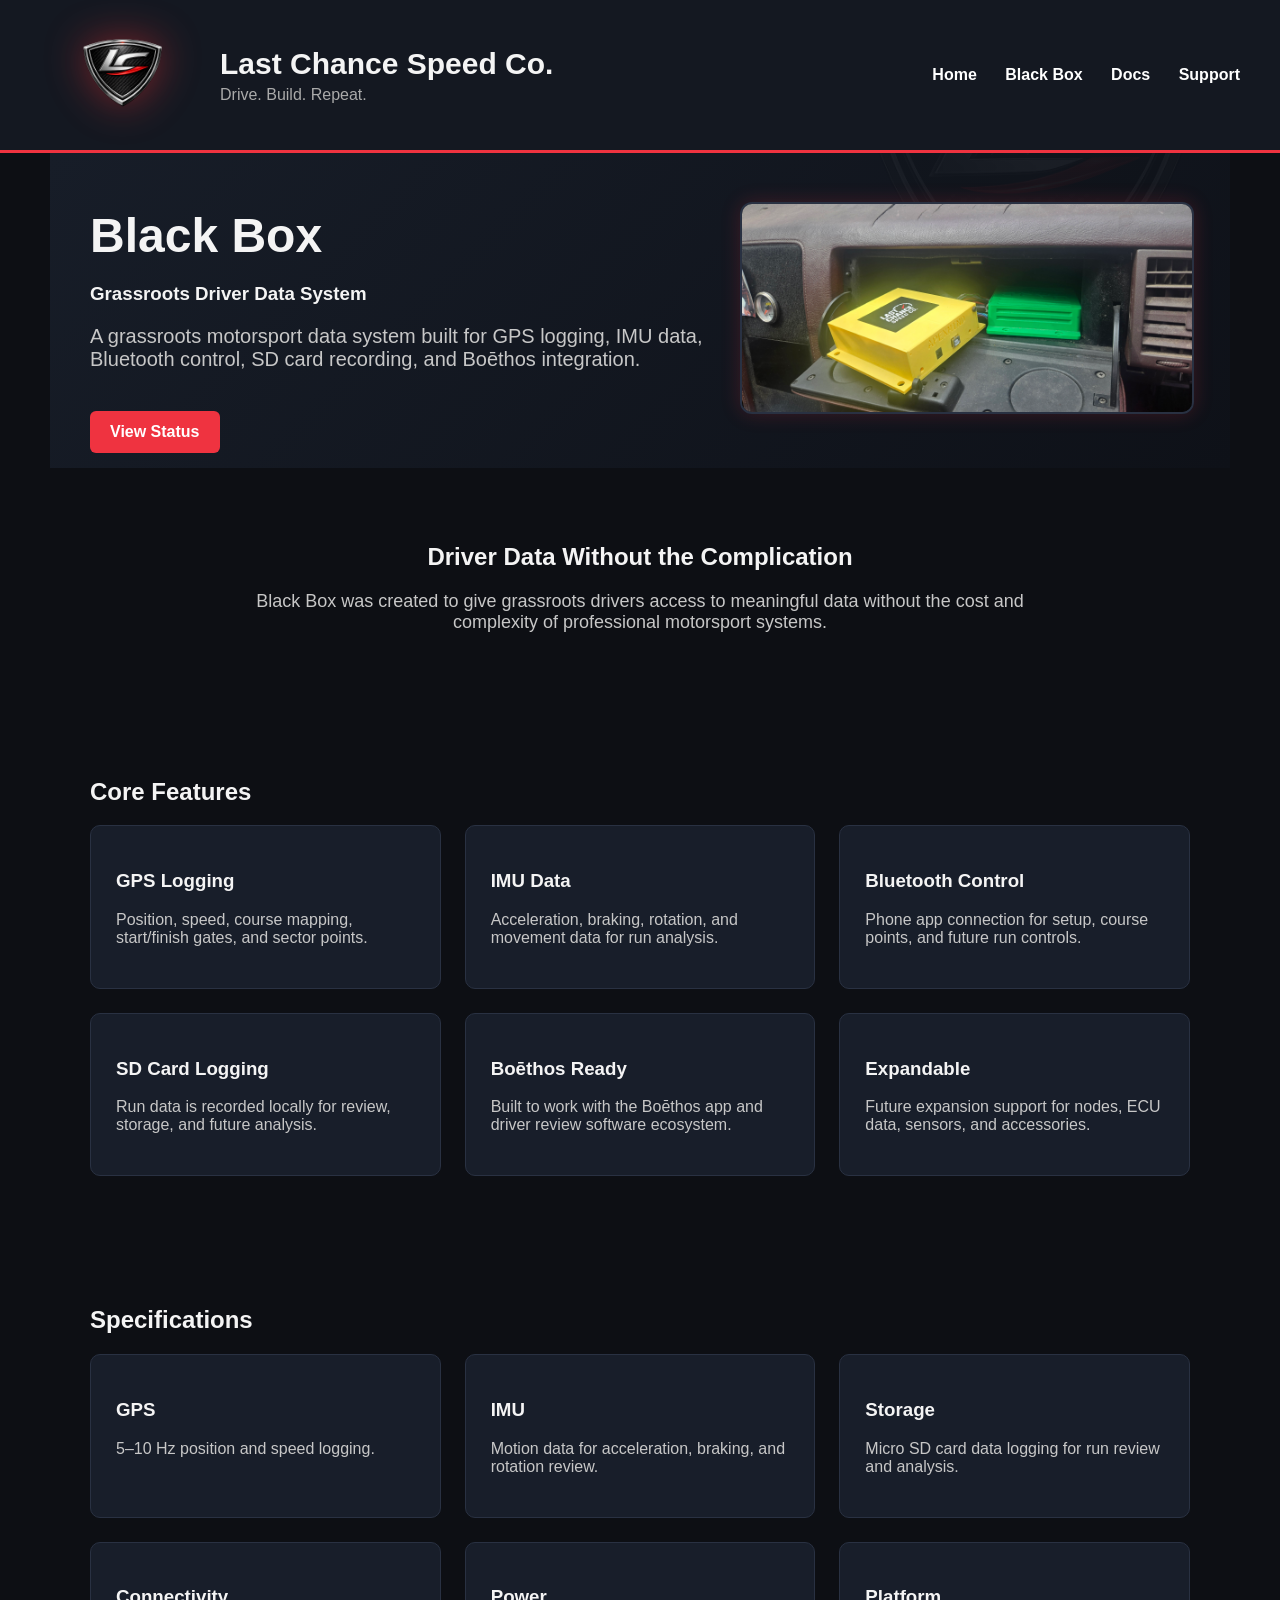
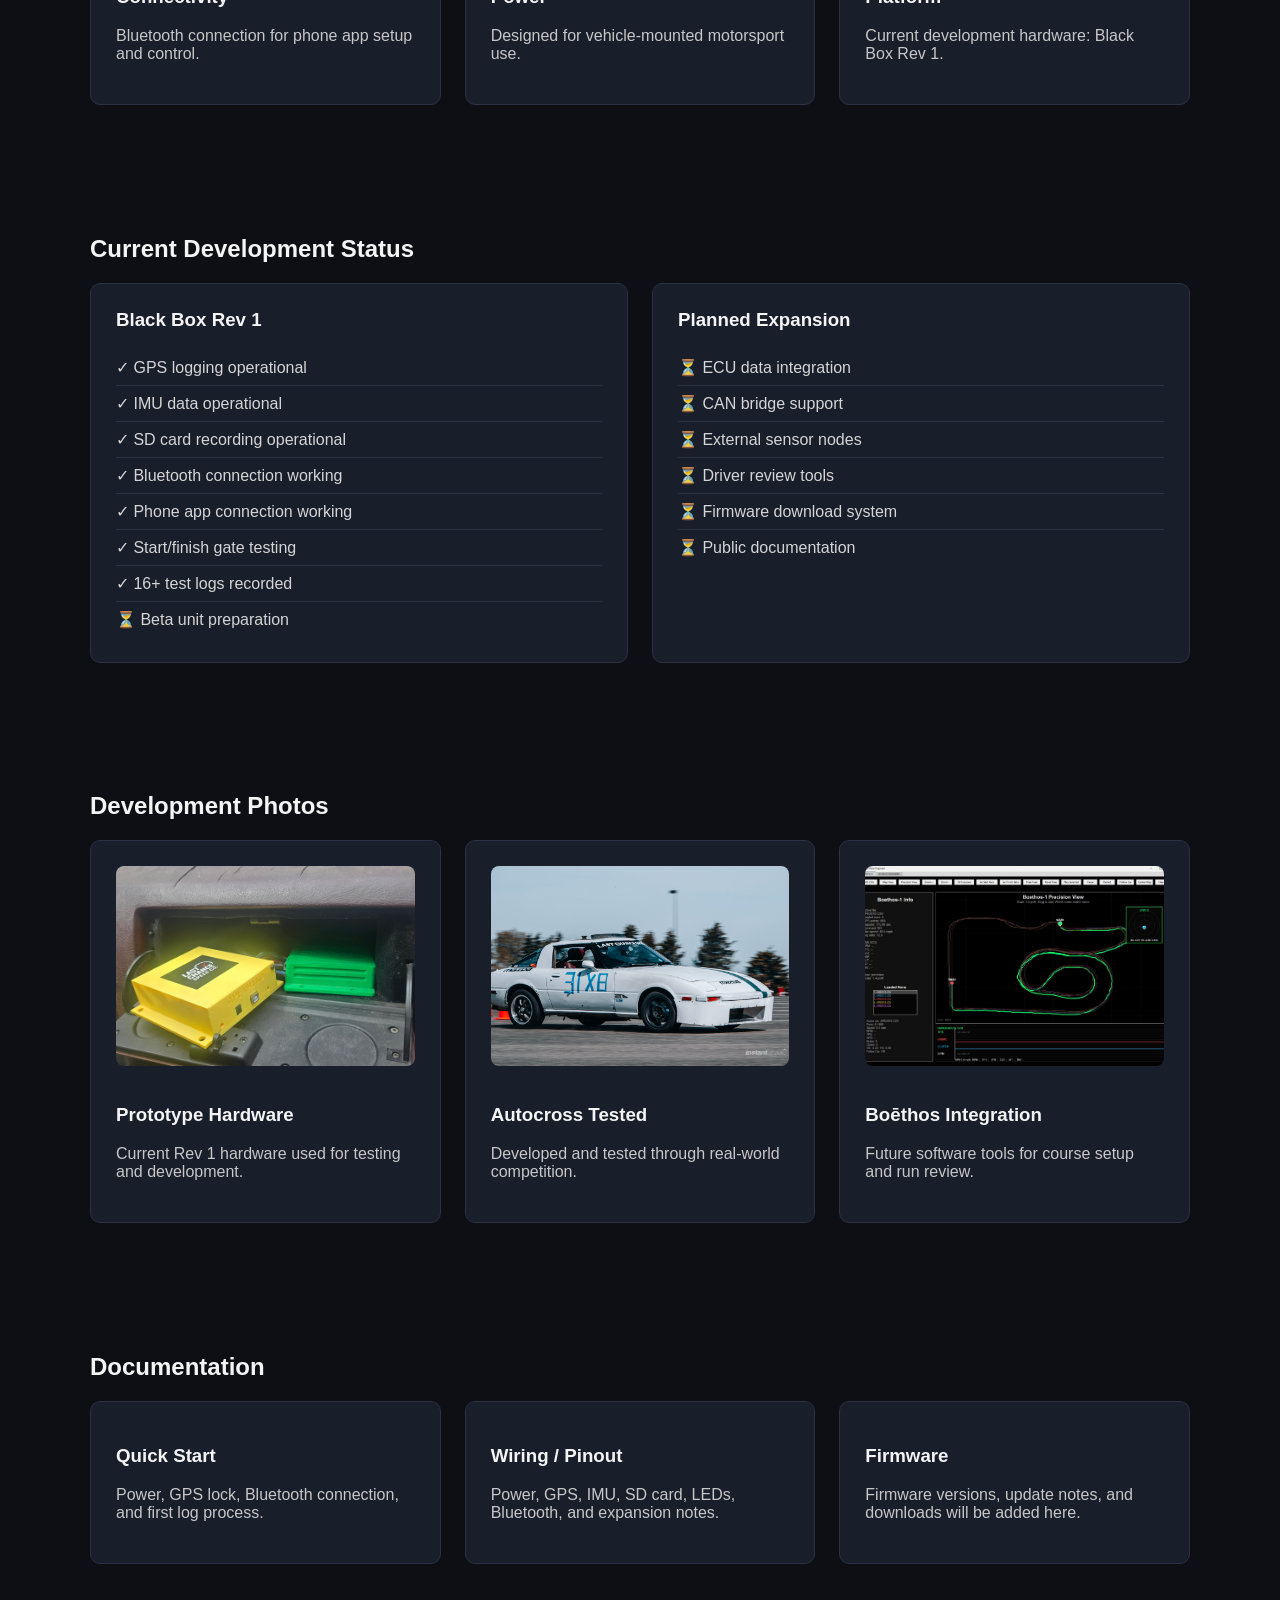
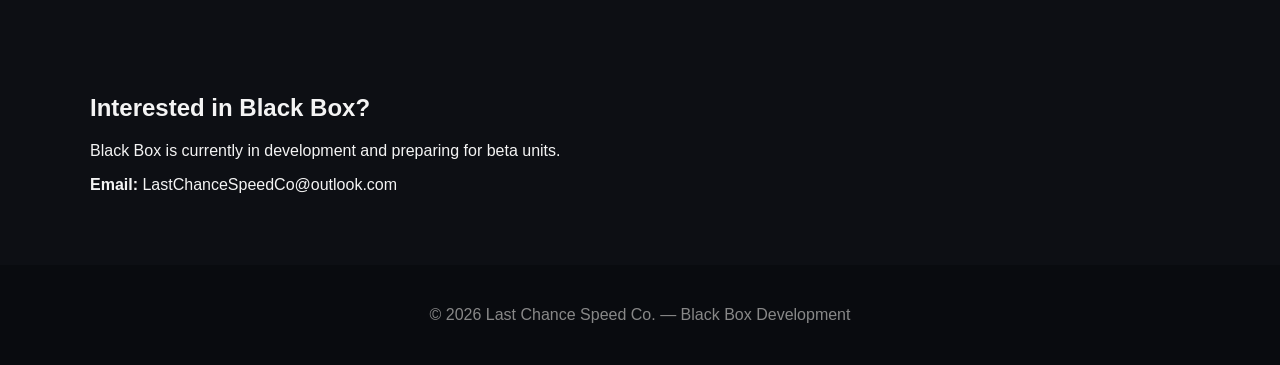
==== blackbox.html @ cd6c6af3 "Add files via upload Initial LCSC website upload" ====
<!DOCTYPE html>
<html lang="en">
<head>
  <meta charset="UTF-8" />
  <meta name="viewport" content="width=device-width, initial-scale=1.0" />
  <title>Black Box | Last Chance Speed Co.</title>
  <link rel="stylesheet" href="style.css" />
</head>

<body>

<header>
 <div class="logo">

    <img src="images/lcsc-logo.png"
         class="header-logo"
         alt="LCSC Logo">

    <div>
        <h1>Last Chance Speed Co.</h1>
        <p>Drive. Build. Repeat.</p>
    </div>

</div>

  <nav>
    <a href="index.html">Home</a>
    <a href="blackbox.html">Black Box</a>
    <a href="index.html#docs">Docs</a>
    <a href="index.html#support">Support</a>
  </nav>
</header>

<section class="hero">
  <div class="hero-text">
    <h2>Black Box</h2>
    <h3>Grassroots Driver Data System</h3>
    <p>
      A grassroots motorsport data system built for GPS logging, IMU data,
      Bluetooth control, SD card recording, and Boēthos integration.
    </p>
    <a class="button" href="#status">View Status</a>
  </div>

  <div class="hero-image">
    <img src="images/blackbox.jpg" alt="Black Box Data Logger">
  </div>
</section>

<section class="about-intro">
  <h2>Driver Data Without the Complication</h2>
  <p>
    Black Box was created to give grassroots drivers access to meaningful data
    without the cost and complexity of professional motorsport systems.
  </p>
</section>

<section>
  <h2>Core Features</h2>

  <div class="cards">
    <div class="card">
      <h3>GPS Logging</h3>
      <p>Position, speed, course mapping, start/finish gates, and sector points.</p>
    </div>

    <div class="card">
      <h3>IMU Data</h3>
      <p>Acceleration, braking, rotation, and movement data for run analysis.</p>
    </div>

    <div class="card">
      <h3>Bluetooth Control</h3>
      <p>Phone app connection for setup, course points, and future run controls.</p>
    </div>

    <div class="card">
      <h3>SD Card Logging</h3>
      <p>Run data is recorded locally for review, storage, and future analysis.</p>
    </div>

    <div class="card">
      <h3>Boēthos Ready</h3>
      <p>Built to work with the Boēthos app and driver review software ecosystem.</p>
    </div>

    <div class="card">
      <h3>Expandable</h3>
      <p>Future expansion support for nodes, ECU data, sensors, and accessories.</p>
    </div>
  </div>
</section>

<section>
  <h2>Specifications</h2>

  <div class="cards">
    <div class="card">
      <h3>GPS</h3>
      <p>5–10 Hz position and speed logging.</p>
    </div>

    <div class="card">
      <h3>IMU</h3>
      <p>Motion data for acceleration, braking, and rotation review.</p>
    </div>

    <div class="card">
      <h3>Storage</h3>
      <p>Micro SD card data logging for run review and analysis.</p>
    </div>

    <div class="card">
      <h3>Connectivity</h3>
      <p>Bluetooth connection for phone app setup and control.</p>
    </div>

    <div class="card">
      <h3>Power</h3>
      <p>Designed for vehicle-mounted motorsport use.</p>
    </div>

    <div class="card">
      <h3>Platform</h3>
      <p>Current development hardware: Black Box Rev 1.</p>
    </div>
  </div>
</section>

<section id="status">
  <h2>Current Development Status</h2>

  <div class="status-grid">
    <div class="status-card">
      <h3>Black Box Rev 1</h3>
      <ul>
        <li>✓ GPS logging operational</li>
        <li>✓ IMU data operational</li>
        <li>✓ SD card recording operational</li>
        <li>✓ Bluetooth connection working</li>
        <li>✓ Phone app connection working</li>
        <li>✓ Start/finish gate testing</li>
        <li>✓ 16+ test logs recorded</li>
        <li>⏳ Beta unit preparation</li>
      </ul>
    </div>

    <div class="status-card">
      <h3>Planned Expansion</h3>
      <ul>
        <li>⏳ ECU data integration</li>
        <li>⏳ CAN bridge support</li>
        <li>⏳ External sensor nodes</li>
        <li>⏳ Driver review tools</li>
        <li>⏳ Firmware download system</li>
        <li>⏳ Public documentation</li>
      </ul>
    </div>
  </div>
</section>

<section>
  <h2>Development Photos</h2>

  <div class="cards">
    <div class="card">
      <img src="images/blackbox.jpg" alt="Black Box prototype">
      <h3>Prototype Hardware</h3>
      <p>Current Rev 1 hardware used for testing and development.</p>
    </div>

    <div class="card">
      <img src="images/rx7_1.png" alt="RX-7 test car">
      <h3>Autocross Tested</h3>
      <p>Developed and tested through real-world competition.</p>
    </div>

    <div class="card">
      <img src="images/boethos.jpg" alt="Boēthos software">
      <h3>Boēthos Integration</h3>
      <p>Future software tools for course setup and run review.</p>
    </div>
  </div>
</section>

<section>
  <h2>Documentation</h2>

  <div class="cards">
    <div class="card">
      <h3>Quick Start</h3>
      <p>Power, GPS lock, Bluetooth connection, and first log process.</p>
    </div>

    <div class="card">
      <h3>Wiring / Pinout</h3>
      <p>Power, GPS, IMU, SD card, LEDs, Bluetooth, and expansion notes.</p>
    </div>

    <div class="card">
      <h3>Firmware</h3>
      <p>Firmware versions, update notes, and downloads will be added here.</p>
    </div>
  </div>
</section>

<section id="support">
  <h2>Interested in Black Box?</h2>
  <p>Black Box is currently in development and preparing for beta units.</p>
  <p><strong>Email:</strong> LastChanceSpeedCo@outlook.com</p>
</section>

<footer>
  <p>© 2026 Last Chance Speed Co. — Black Box Development</p>
</footer>

</body>
</html>
---- style.css ----
body {
  margin: 0;
  font-family: Arial, sans-serif;
  background: #0d0f14;
  color: #f4f4f4;
}

header {
  display: flex;
  justify-content: space-between;
  align-items: center;
  background: #141821;
  padding: 20px 40px;
  border-bottom: 3px solid #ef3340;
}

.logo {
  display: flex;
  align-items: center;
  gap: 15px;
}

.header-logo {
    height: 110px;
    width: auto;

    filter:
        drop-shadow(0 0 20px rgba(255,50,50,.45));

    transition: transform .3s ease;
}

.header-logo:hover {
    transform: scale(1.05);
}

}

.header-logo:hover {
    transform: scale(1.05);
}
.logo h1 {
  margin: 0;
  font-size: 30px;
}

.logo p {
  margin: 5px 0 0;
  color: #aaa;
}

nav a {
  color: white;
  text-decoration: none;
  margin-left: 24px;
  font-weight: bold;
}

nav a:hover {
  color: #ef3340;
}

.hero {
  position: relative;
  overflow: hidden;
  display: flex;
  justify-content: space-between;
  align-items: center;
  padding: 15px 40px;
  background: linear-gradient(135deg, #171d28, #0e1118);
}

.hero::before {
  content: "";
  position: absolute;
  width: 700px;
  height: 700px;
  right: -150px;
  top: 50%;
  transform: translateY(-50%);
  background-image: url("images/lcsc-logo.png");
  background-size: contain;
  background-repeat: no-repeat;
  opacity: .04;
  pointer-events: none;
  z-index: 0;
}

.hero-text,
.hero-image {
  position: relative;
  z-index: 1;
}

.hero-text {
  max-width: 650px;
}

.hero h2 {
  font-size: 48px;
  margin-bottom: 20px;
}

.hero p {
  font-size: 20px;
  color: #c7c7c7;
}

.hero-image {
  width: 500px;
}

.hero-image img {
  width: 100%;
  border-radius: 12px;
  border: 2px solid #293142;
  box-shadow: 0 0 20px rgba(239,51,64,.2);
}

.hero-box {
  background: #181e2a;
  border: 1px solid #303849;
  border-radius: 14px;
  padding: 35px;
  width: 300px;
  box-shadow: 0 0 30px rgba(239, 51, 64, 0.15);
}

.button {
  display: inline-block;
  margin-top: 20px;
  background: #ef3340;
  color: white;
  padding: 12px 20px;
  border-radius: 6px;
  text-decoration: none;
  font-weight: bold;
}

.button:hover {
  background: #ff4a55;
}

section {
  max-width: 1100px;
  margin: auto;
  padding: 55px 40px;
}

.about,
.about-intro,
.about-founder {
  text-align: center;
}

.about p,
.about-intro p,
.about-founder p {
  max-width: 850px;
  margin: 15px auto;
  color: #c7c7c7;
  font-size: 18px;
}

.about-founder {
  background: #111722;
  border-radius: 12px;
}

.image-placeholder {
  height: 220px;
  border: 2px dashed #ef3340;
  border-radius: 14px;
  display: flex;
  align-items: center;
  justify-content: center;
  color: #aaa;
  background: #111722;
  text-align: center;
  padding: 20px;
}

.cards {
  display: grid;
  grid-template-columns: repeat(auto-fit, minmax(260px, 1fr));
  gap: 24px;
}

.card {
  background: #181e2a;
  padding: 25px;
  border-radius: 10px;
  border: 1px solid #293142;
}

.card.featured {
  border-color: #ef3340;
}

.card span {
  display: inline-block;
  font-size: 12px;
  color: #ddd;
  background: #303849;
  padding: 5px 8px;
  border-radius: 4px;
}

.card p,
.dev-log p {
  color: #c7c7c7;
}

.card img {
  width: 100%;
  height: 200px;
  object-fit: cover;
  border-radius: 8px;
  margin-bottom: 15px;
}

.dev-log {
  background: #181e2a;
  padding: 25px;
  margin-bottom: 20px;
  border-left: 4px solid #ef3340;
  border-radius: 8px;
}

.status-grid {
  display: grid;
  grid-template-columns: repeat(auto-fit, minmax(300px, 1fr));
  gap: 24px;
}

.status-card {
  background: #181e2a;
  padding: 25px;
  border-radius: 10px;
  border: 1px solid #293142;
}

.status-card h3 {
  margin-top: 0;
}

.status-card ul {
  list-style: none;
  padding: 0;
  margin: 0;
}

.status-card li {
  padding: 8px 0;
  color: #d5d5d5;
  border-bottom: 1px solid #293142;
}

.status-card li:last-child {
  border-bottom: none;
}

.video-container {
  border-radius: 12px;
  overflow: hidden;
  border: 1px solid #293142;
  box-shadow: 0 0 25px rgba(0,0,0,.35);
}

footer {
  text-align: center;
  background: #090b0f;
  color: #888;
  padding: 25px;
}

.footer-logo {
  height: 90px;
  width: auto;
  margin-bottom: 15px;
}

/* =========================
   BOETHOS SPLASH SCREEN
   ========================= */

#splash-screen {
  position: fixed;
  inset: 0;
  background:
    radial-gradient(circle at center, rgba(130,255,0,.12), transparent 35%),
    radial-gradient(circle at center, rgba(130,255,0,.08), transparent 60%),
    #020402;
  display: flex;
  align-items: center;
  justify-content: center;
  z-index: 9999;
  opacity: 1;
  transition:
    opacity 2.5s ease-in-out,
    visibility 2.5s ease-in-out;
}

.splash-content {
  text-align: center;
}

.splash-content img {
  width: 1200px;
  max-width: 88vw;
  border-radius: 30px;
  filter:
    drop-shadow(0 0 25px rgba(130,255,0,.40))
    drop-shadow(0 0 80px rgba(130,255,0,.25))
    drop-shadow(0 0 140px rgba(130,255,0,.15));
  animation: boethosReveal 2.5s ease-in-out;
}

.splash-content h1,
.splash-content p {
  display: none;
}

.hide-splash {
  opacity: 0;
  visibility: hidden;
}

@keyframes boethosReveal {
  0% {
    opacity: 0;
    transform: scale(.82);
    filter:
      blur(10px)
      drop-shadow(0 0 10px rgba(130,255,0,.15));
  }

  45% {
    opacity: .8;
    transform: scale(.96);
    filter:
      blur(2px)
      drop-shadow(0 0 35px rgba(130,255,0,.35));
  }

  75% {
    opacity: 1;
    transform: scale(1.04);
    filter:
      blur(0)
      drop-shadow(0 0 65px rgba(130,255,0,.60))
      drop-shadow(0 0 130px rgba(130,255,0,.30));
  }

  100% {
    opacity: 1;
    transform: scale(1);
    filter:
      blur(0)
      drop-shadow(0 0 35px rgba(130,255,0,.45))
      drop-shadow(0 0 90px rgba(130,255,0,.25));
  }
}

/* ===========================
   BOETHOS TRANSITION
   =========================== */

body::after {
  content: "";
  position: fixed;
  inset: 0;
  background:
    radial-gradient(
      circle,
      rgba(140,255,0,.35),
      rgba(140,255,0,.10),
      transparent 70%
    );
  opacity: 0;
  pointer-events: none;
  transition: opacity .8s ease;
  z-index: 9998;
}

body.boethos-transition::after {
  opacity: 1;
}

body.boethos-transition {
  animation: boethosFlash .9s ease;
}

@keyframes boethosFlash {
  0% {
    filter: brightness(1);
  }

  40% {
    filter:
      brightness(1.25)
      saturate(1.4);
  }

  100% {
    filter: brightness(1);
  }
}

/* ===========================
   BOETHOS PAGE STYLE
   =========================== */

.boethos-page .hero {
  background: linear-gradient(135deg, #111a11, #081108);
}

.boethos-page .button {
  background: #74ff4d;
  color: #000;
}

.boethos-page .button:hover {
  background: #95ff79;
}
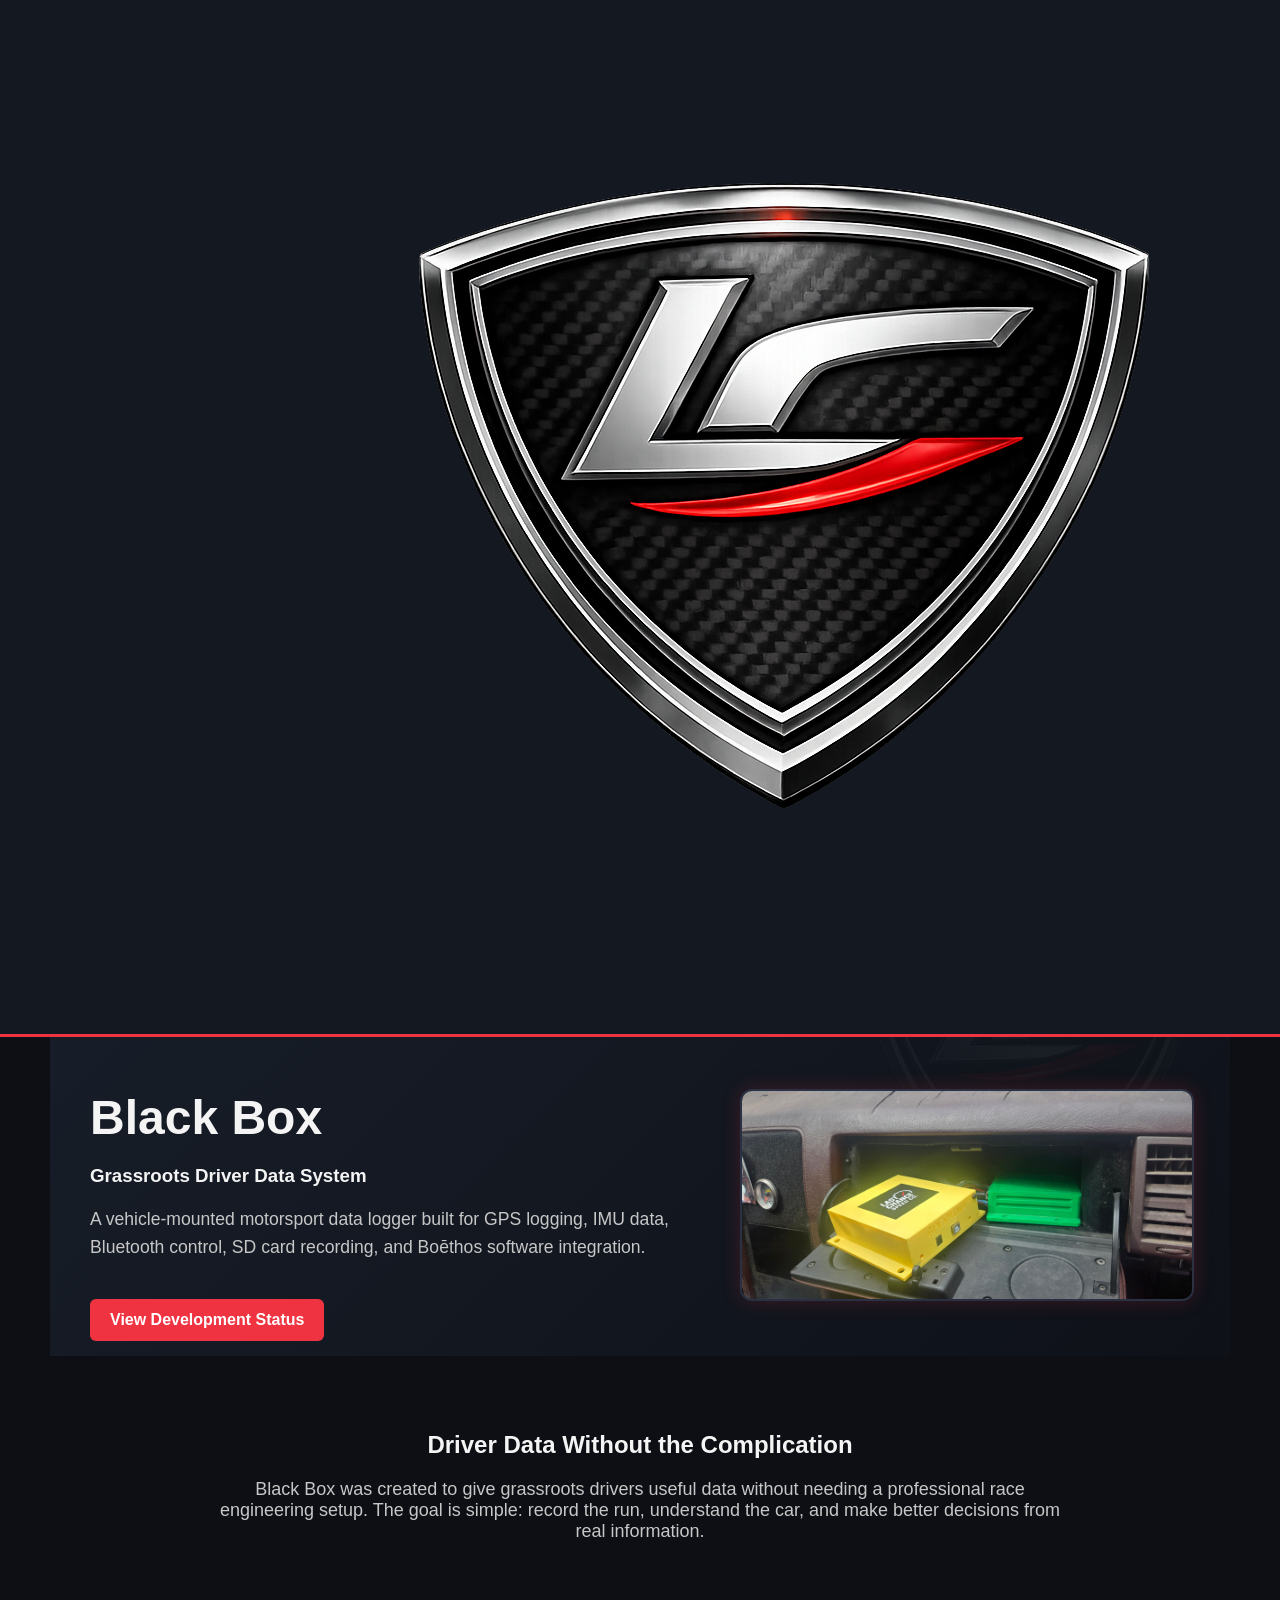
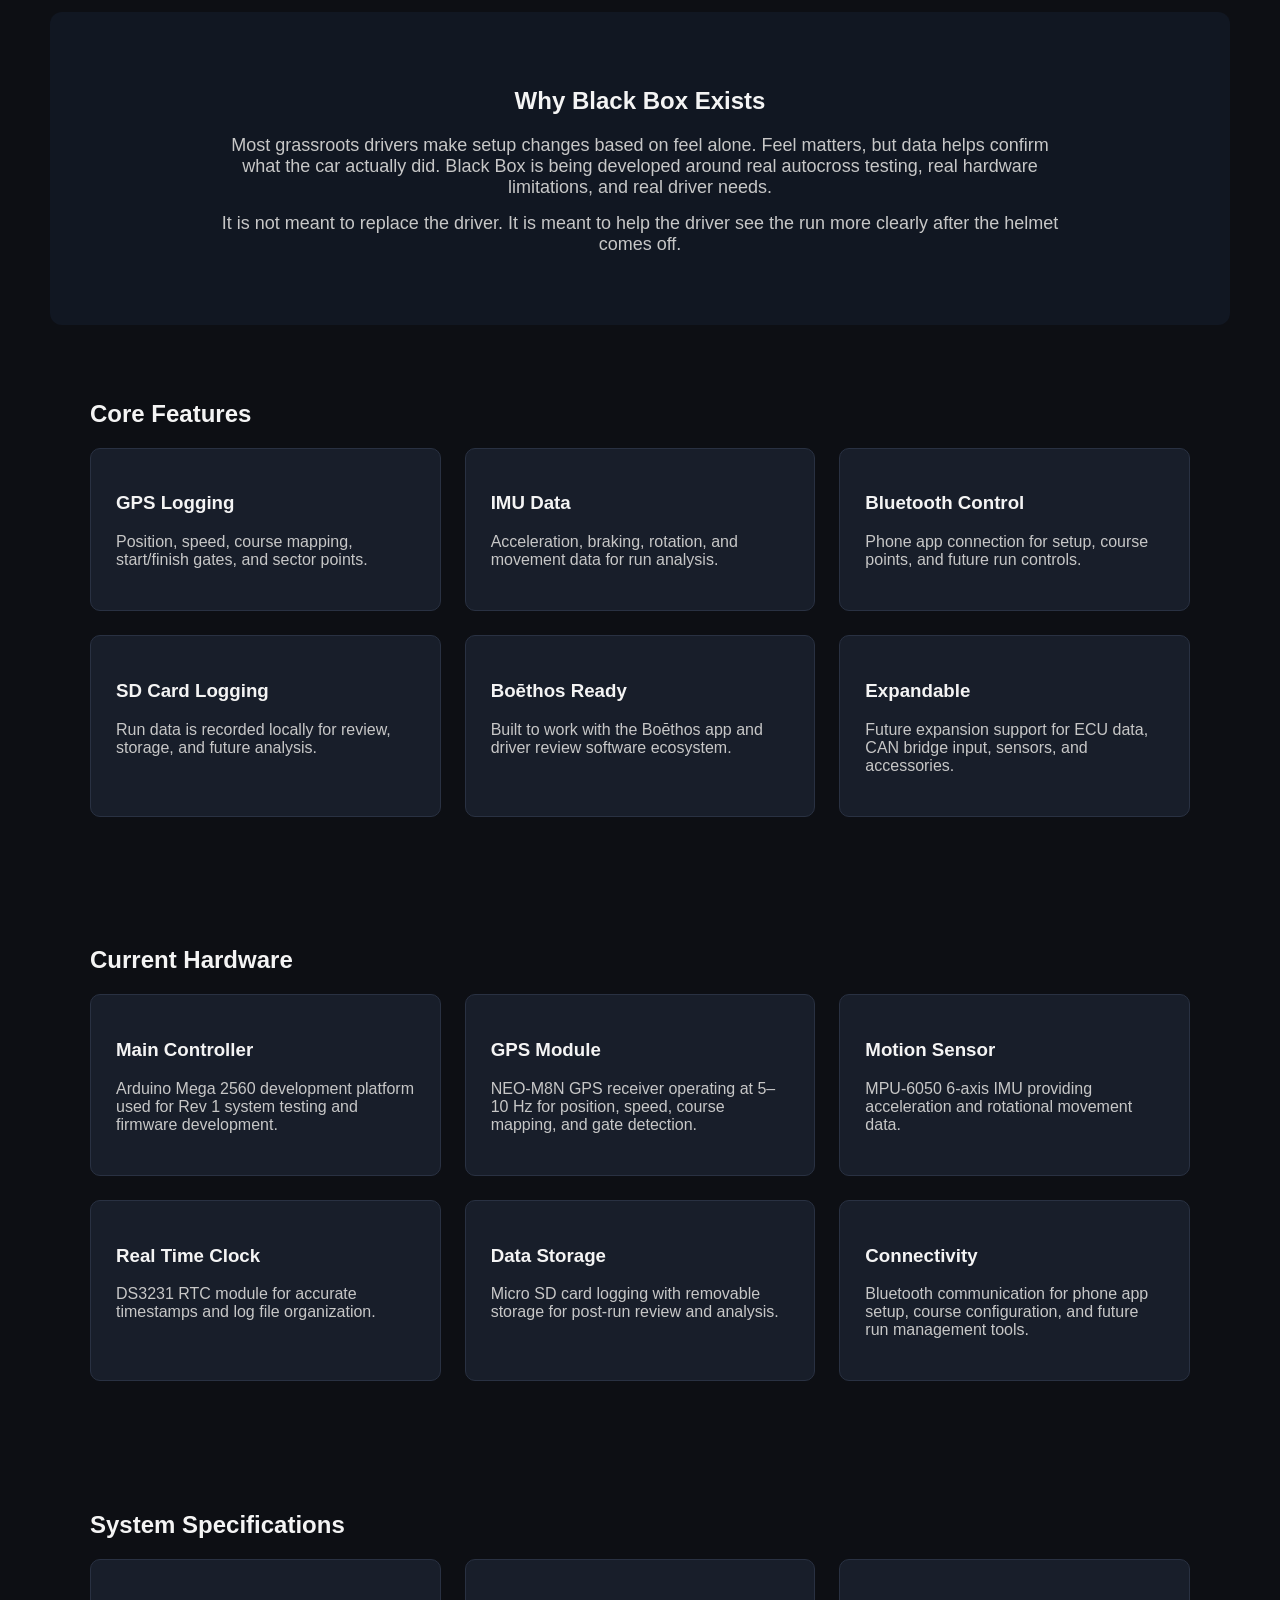
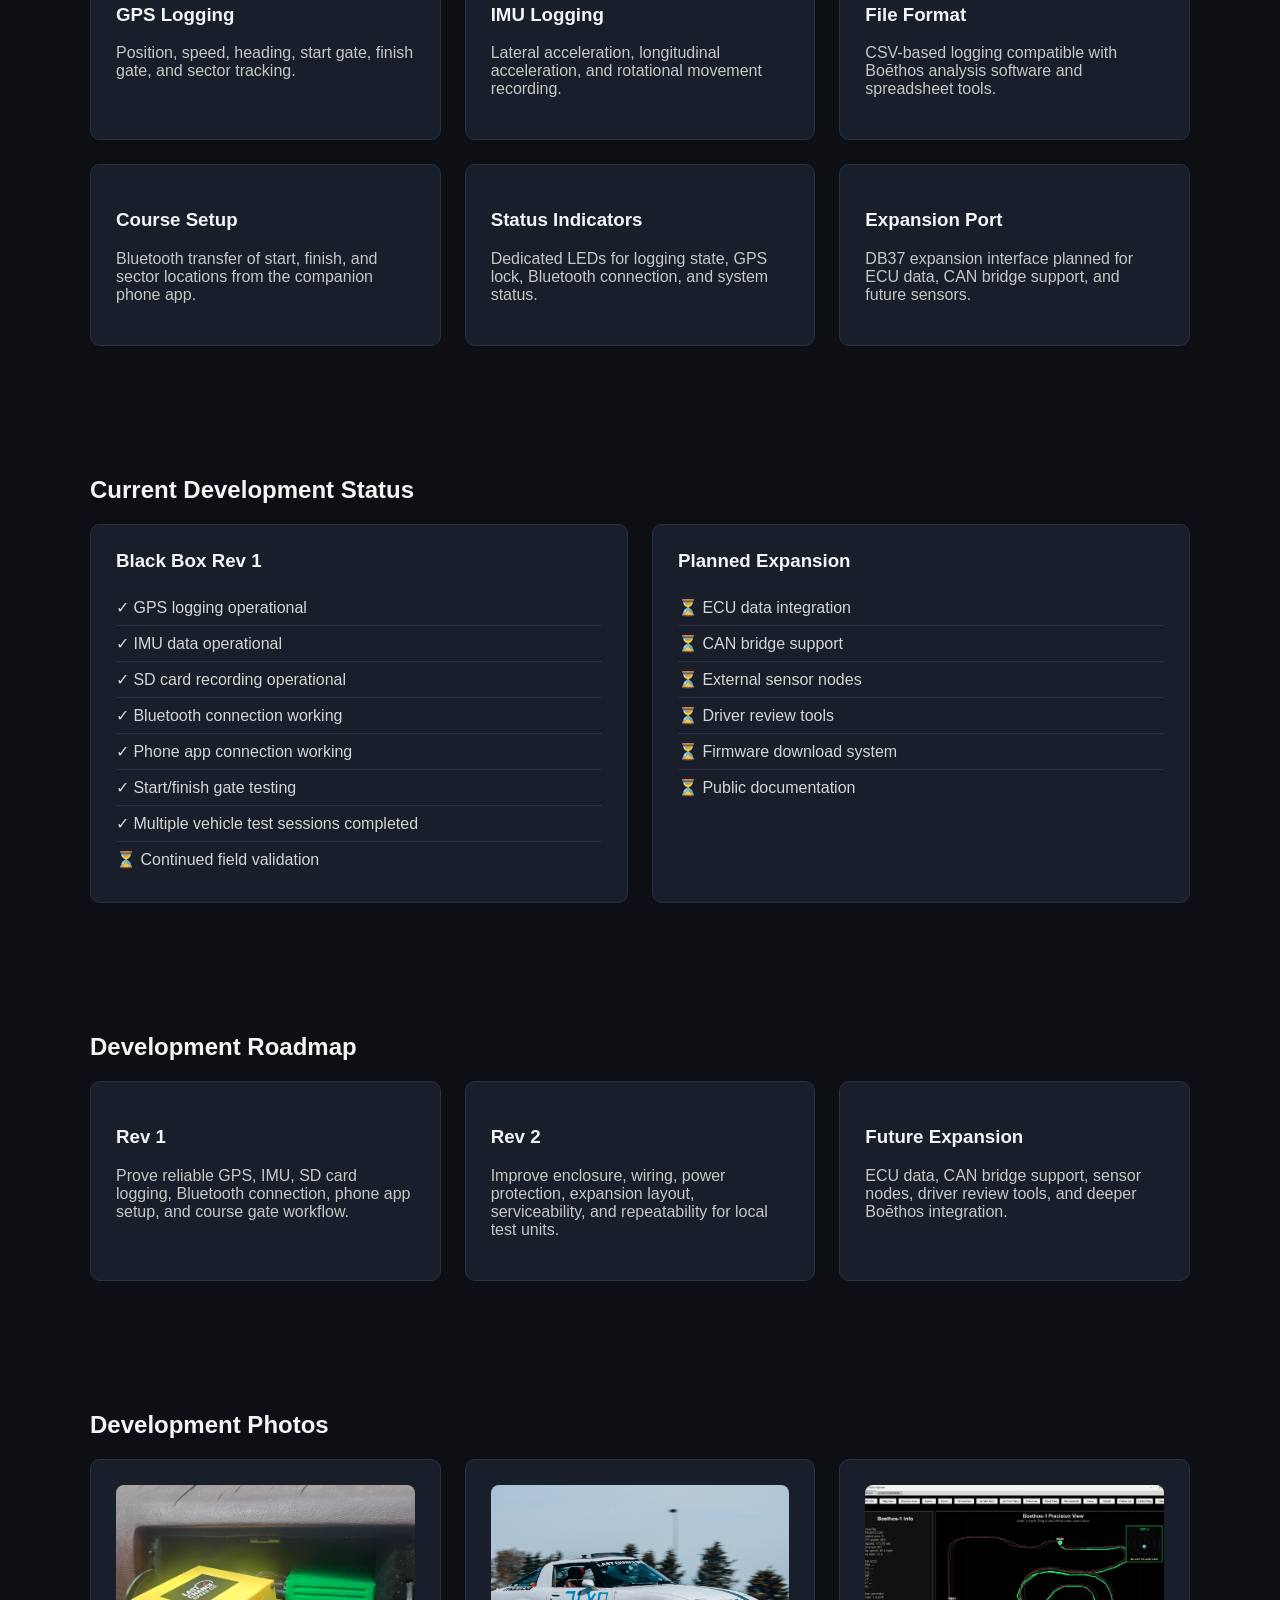
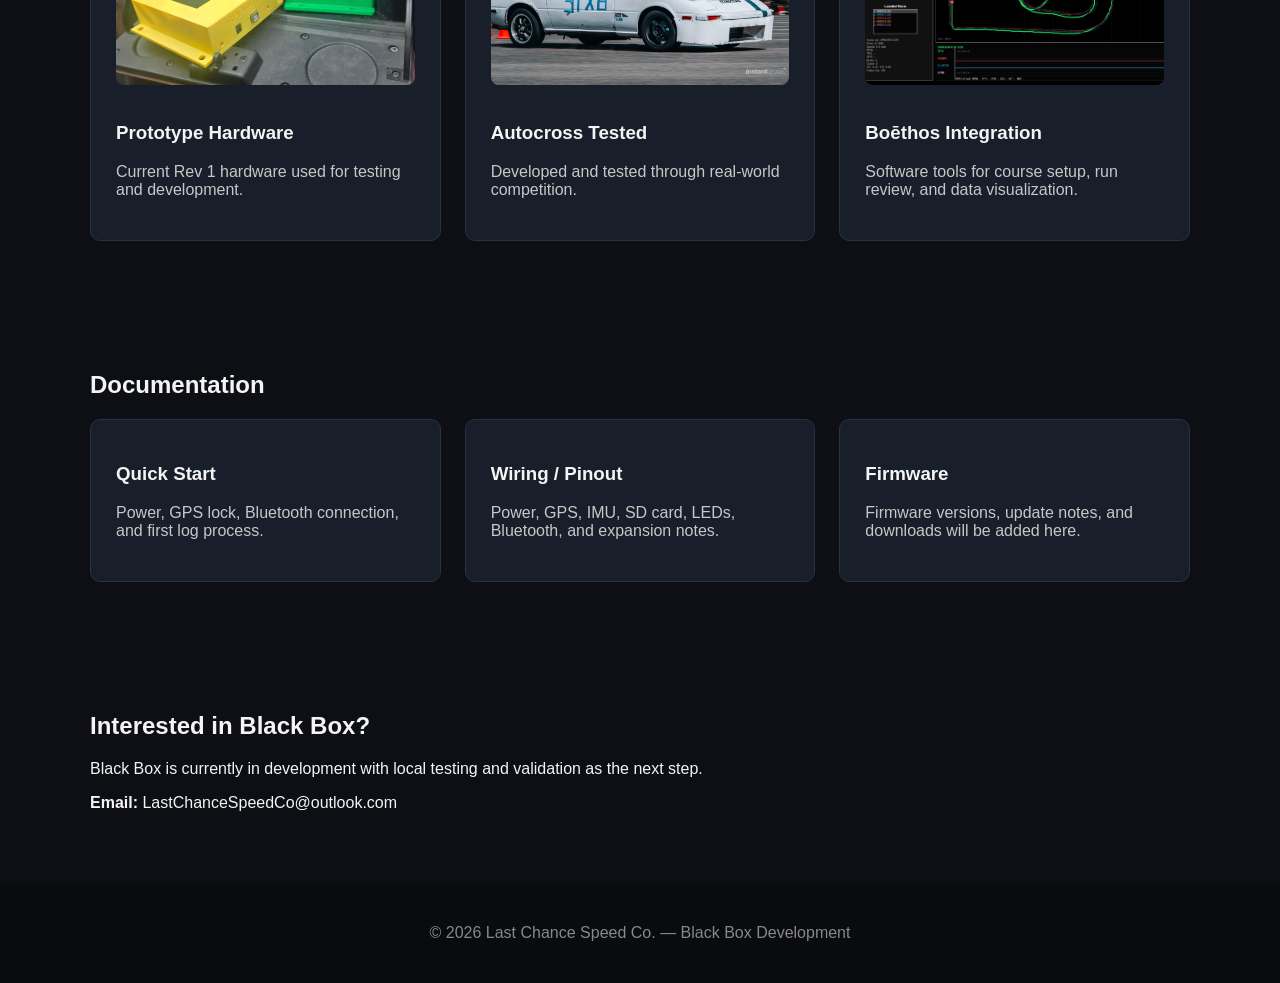
==== commit 561c3f14: "Update blackbox.html" ====
--- a/blackbox.html
+++ b/blackbox.html
@@ -10,22 +10,19 @@
 <body>
 
 <header>
- <div class="logo">
-
-    <img src="images/lcsc-logo.png"
-         class="header-logo"
-         alt="LCSC Logo">
+  <div class="logo">
+    <img src="images/lcsc-logo.png" class="header-logo" alt="LCSC Logo">
 
     <div>
-        <h1>Last Chance Speed Co.</h1>
-        <p>Drive. Build. Repeat.</p>
-    </div>
-
-</div>
+      <h1>Last Chance Speed Co.</h1>
+      <p>Drive. Build. Repeat.</p>
+    </div>
+  </div>
 
   <nav>
     <a href="index.html">Home</a>
     <a href="blackbox.html">Black Box</a>
+    <a href="boethos.html">Boēthos</a>
     <a href="index.html#docs">Docs</a>
     <a href="index.html#support">Support</a>
   </nav>
@@ -36,10 +33,10 @@
     <h2>Black Box</h2>
     <h3>Grassroots Driver Data System</h3>
     <p>
-      A grassroots motorsport data system built for GPS logging, IMU data,
-      Bluetooth control, SD card recording, and Boēthos integration.
+      A vehicle-mounted motorsport data logger built for GPS logging, IMU data,
+      Bluetooth control, SD card recording, and Boēthos software integration.
     </p>
-    <a class="button" href="#status">View Status</a>
+    <a class="button" href="#status">View Development Status</a>
   </div>
 
   <div class="hero-image">
@@ -50,8 +47,23 @@
 <section class="about-intro">
   <h2>Driver Data Without the Complication</h2>
   <p>
-    Black Box was created to give grassroots drivers access to meaningful data
-    without the cost and complexity of professional motorsport systems.
+    Black Box was created to give grassroots drivers useful data without needing
+    a professional race engineering setup. The goal is simple: record the run,
+    understand the car, and make better decisions from real information.
+  </p>
+</section>
+
+<section class="about-founder">
+  <h2>Why Black Box Exists</h2>
+  <p>
+    Most grassroots drivers make setup changes based on feel alone. Feel matters,
+    but data helps confirm what the car actually did. Black Box is being developed
+    around real autocross testing, real hardware limitations, and real driver needs.
+  </p>
+
+  <p>
+    It is not meant to replace the driver. It is meant to help the driver see the run
+    more clearly after the helmet comes off.
   </p>
 </section>
 
@@ -86,43 +98,103 @@
 
     <div class="card">
       <h3>Expandable</h3>
-      <p>Future expansion support for nodes, ECU data, sensors, and accessories.</p>
-    </div>
-  </div>
-</section>
-
-<section>
-  <h2>Specifications</h2>
-
-  <div class="cards">
-    <div class="card">
-      <h3>GPS</h3>
-      <p>5–10 Hz position and speed logging.</p>
-    </div>
-
-    <div class="card">
-      <h3>IMU</h3>
-      <p>Motion data for acceleration, braking, and rotation review.</p>
-    </div>
-
-    <div class="card">
-      <h3>Storage</h3>
-      <p>Micro SD card data logging for run review and analysis.</p>
+      <p>Future expansion support for ECU data, CAN bridge input, sensors, and accessories.</p>
+    </div>
+  </div>
+</section>
+
+<section>
+  <h2>Current Hardware</h2>
+
+  <div class="cards">
+    <div class="card">
+      <h3>Main Controller</h3>
+      <p>
+        Arduino Mega 2560 development platform used for Rev 1 system testing and firmware development.
+      </p>
+    </div>
+
+    <div class="card">
+      <h3>GPS Module</h3>
+      <p>
+        NEO-M8N GPS receiver operating at 5–10 Hz for position, speed, course mapping, and gate detection.
+      </p>
+    </div>
+
+    <div class="card">
+      <h3>Motion Sensor</h3>
+      <p>
+        MPU-6050 6-axis IMU providing acceleration and rotational movement data.
+      </p>
+    </div>
+
+    <div class="card">
+      <h3>Real Time Clock</h3>
+      <p>
+        DS3231 RTC module for accurate timestamps and log file organization.
+      </p>
+    </div>
+
+    <div class="card">
+      <h3>Data Storage</h3>
+      <p>
+        Micro SD card logging with removable storage for post-run review and analysis.
+      </p>
     </div>
 
     <div class="card">
       <h3>Connectivity</h3>
-      <p>Bluetooth connection for phone app setup and control.</p>
-    </div>
-
-    <div class="card">
-      <h3>Power</h3>
-      <p>Designed for vehicle-mounted motorsport use.</p>
-    </div>
-
-    <div class="card">
-      <h3>Platform</h3>
-      <p>Current development hardware: Black Box Rev 1.</p>
+      <p>
+        Bluetooth communication for phone app setup, course configuration, and future run management tools.
+      </p>
+    </div>
+  </div>
+</section>
+
+<section>
+  <h2>System Specifications</h2>
+
+  <div class="cards">
+    <div class="card">
+      <h3>GPS Logging</h3>
+      <p>
+        Position, speed, heading, start gate, finish gate, and sector tracking.
+      </p>
+    </div>
+
+    <div class="card">
+      <h3>IMU Logging</h3>
+      <p>
+        Lateral acceleration, longitudinal acceleration, and rotational movement recording.
+      </p>
+    </div>
+
+    <div class="card">
+      <h3>File Format</h3>
+      <p>
+        CSV-based logging compatible with Boēthos analysis software and spreadsheet tools.
+      </p>
+    </div>
+
+    <div class="card">
+      <h3>Course Setup</h3>
+      <p>
+        Bluetooth transfer of start, finish, and sector locations from the companion phone app.
+      </p>
+    </div>
+
+    <div class="card">
+      <h3>Status Indicators</h3>
+      <p>
+        Dedicated LEDs for logging state, GPS lock, Bluetooth connection, and system status.
+      </p>
+    </div>
+
+    <div class="card">
+      <h3>Expansion Port</h3>
+      <p>
+        DB37 expansion interface planned for ECU data, CAN bridge support, and future sensors.
+      </p>
     </div>
   </div>
 </section>
@@ -140,8 +212,8 @@
         <li>✓ Bluetooth connection working</li>
         <li>✓ Phone app connection working</li>
         <li>✓ Start/finish gate testing</li>
-        <li>✓ 16+ test logs recorded</li>
-        <li>⏳ Beta unit preparation</li>
+        <li>✓ Multiple vehicle test sessions completed</li>
+        <li>⏳ Continued field validation</li>
       </ul>
     </div>
 
@@ -160,6 +232,36 @@
 </section>
 
 <section>
+  <h2>Development Roadmap</h2>
+
+  <div class="cards">
+    <div class="card">
+      <h3>Rev 1</h3>
+      <p>
+        Prove reliable GPS, IMU, SD card logging, Bluetooth connection,
+        phone app setup, and course gate workflow.
+      </p>
+    </div>
+
+    <div class="card">
+      <h3>Rev 2</h3>
+      <p>
+        Improve enclosure, wiring, power protection, expansion layout,
+        serviceability, and repeatability for local test units.
+      </p>
+    </div>
+
+    <div class="card">
+      <h3>Future Expansion</h3>
+      <p>
+        ECU data, CAN bridge support, sensor nodes, driver review tools,
+        and deeper Boēthos integration.
+      </p>
+    </div>
+  </div>
+</section>
+
+<section>
   <h2>Development Photos</h2>
 
   <div class="cards">
@@ -178,7 +280,7 @@
     <div class="card">
       <img src="images/boethos.jpg" alt="Boēthos software">
       <h3>Boēthos Integration</h3>
-      <p>Future software tools for course setup and run review.</p>
+      <p>Software tools for course setup, run review, and data visualization.</p>
     </div>
   </div>
 </section>
@@ -206,7 +308,9 @@
 
 <section id="support">
   <h2>Interested in Black Box?</h2>
-  <p>Black Box is currently in development and preparing for beta units.</p>
+  <p>
+    Black Box is currently in development with local testing and validation as the next step.
+  </p>
   <p><strong>Email:</strong> LastChanceSpeedCo@outlook.com</p>
 </section>
 
--- a/style.css
+++ b/style.css
@@ -10,7 +10,7 @@
   justify-content: space-between;
   align-items: center;
   background: #141821;
-  padding: 20px 40px;
+  padding: 5px 15px;
   border-bottom: 3px solid #ef3340;
 }
 
@@ -20,7 +20,7 @@
   gap: 15px;
 }
 
-.header-logo {
+.header-logo 
     height: 110px;
     width: auto;
 
@@ -422,4 +422,108 @@
 
 .boethos-page .button:hover {
   background: #95ff79;
+}
+
+/* Hero Improvements */
+
+.hero h2 {
+    font-size: 3rem;
+    line-height: 1.1;
+    margin-bottom: 20px;
+}
+
+.hero p {
+    font-size: 1.1rem;
+    line-height: 1.6;
+}
+
+.hero-buttons {
+    display: flex;
+    gap: 12px;
+    flex-wrap: wrap;
+    margin-top: 25px;
+}
+
+.button.secondary {
+    background: transparent;
+    border: 1px solid #ff3b4d;
+    color: white;
+}
+
+/* Social Sidebar */
+
+.social-sidebar {
+  position: fixed;
+  left: 20px;
+  top: 50%;
+  transform: translateY(-50%);
+
+  display: flex;
+  flex-direction: column;
+  gap: 12px;
+
+  z-index: 1000;
+}
+
+/* Social Sidebar */
+
+.social-sidebar {
+  position: fixed;
+  left: 20px;
+  top: 190px;
+
+  display: flex;
+  flex-direction: column;
+  gap: 12px;
+
+  z-index: 1000;
+}
+
+.social-sidebar a {
+  width: 150px;
+
+  display: flex;
+  align-items: center;
+  gap: 8px;
+
+  color: white;
+  text-decoration: none;
+  font-weight: bold;
+  font-size: 14px;
+
+  background: #121826;
+  border: 1px solid #ef3340;
+  border-radius: 8px;
+
+  padding: 10px 12px;
+
+  box-shadow: 0 0 15px rgba(0,0,0,.35);
+
+  transition: .2s ease;
+}
+
+.social-sidebar a:hover {
+  background: #ef3340;
+  transform: translateX(5px);
+}
+
+.social-sidebar span {
+  width: 22px;
+  text-align: center;
+}
+
+@media (max-width: 1200px) {
+  .social-sidebar {
+    display: none;
+  }
+}
+
+
+.button.secondary:hover {
+    background: #ff3b4d;
+}
+
+.hero-image img {
+    width: 100%;
+    max-width: 550px;
 }
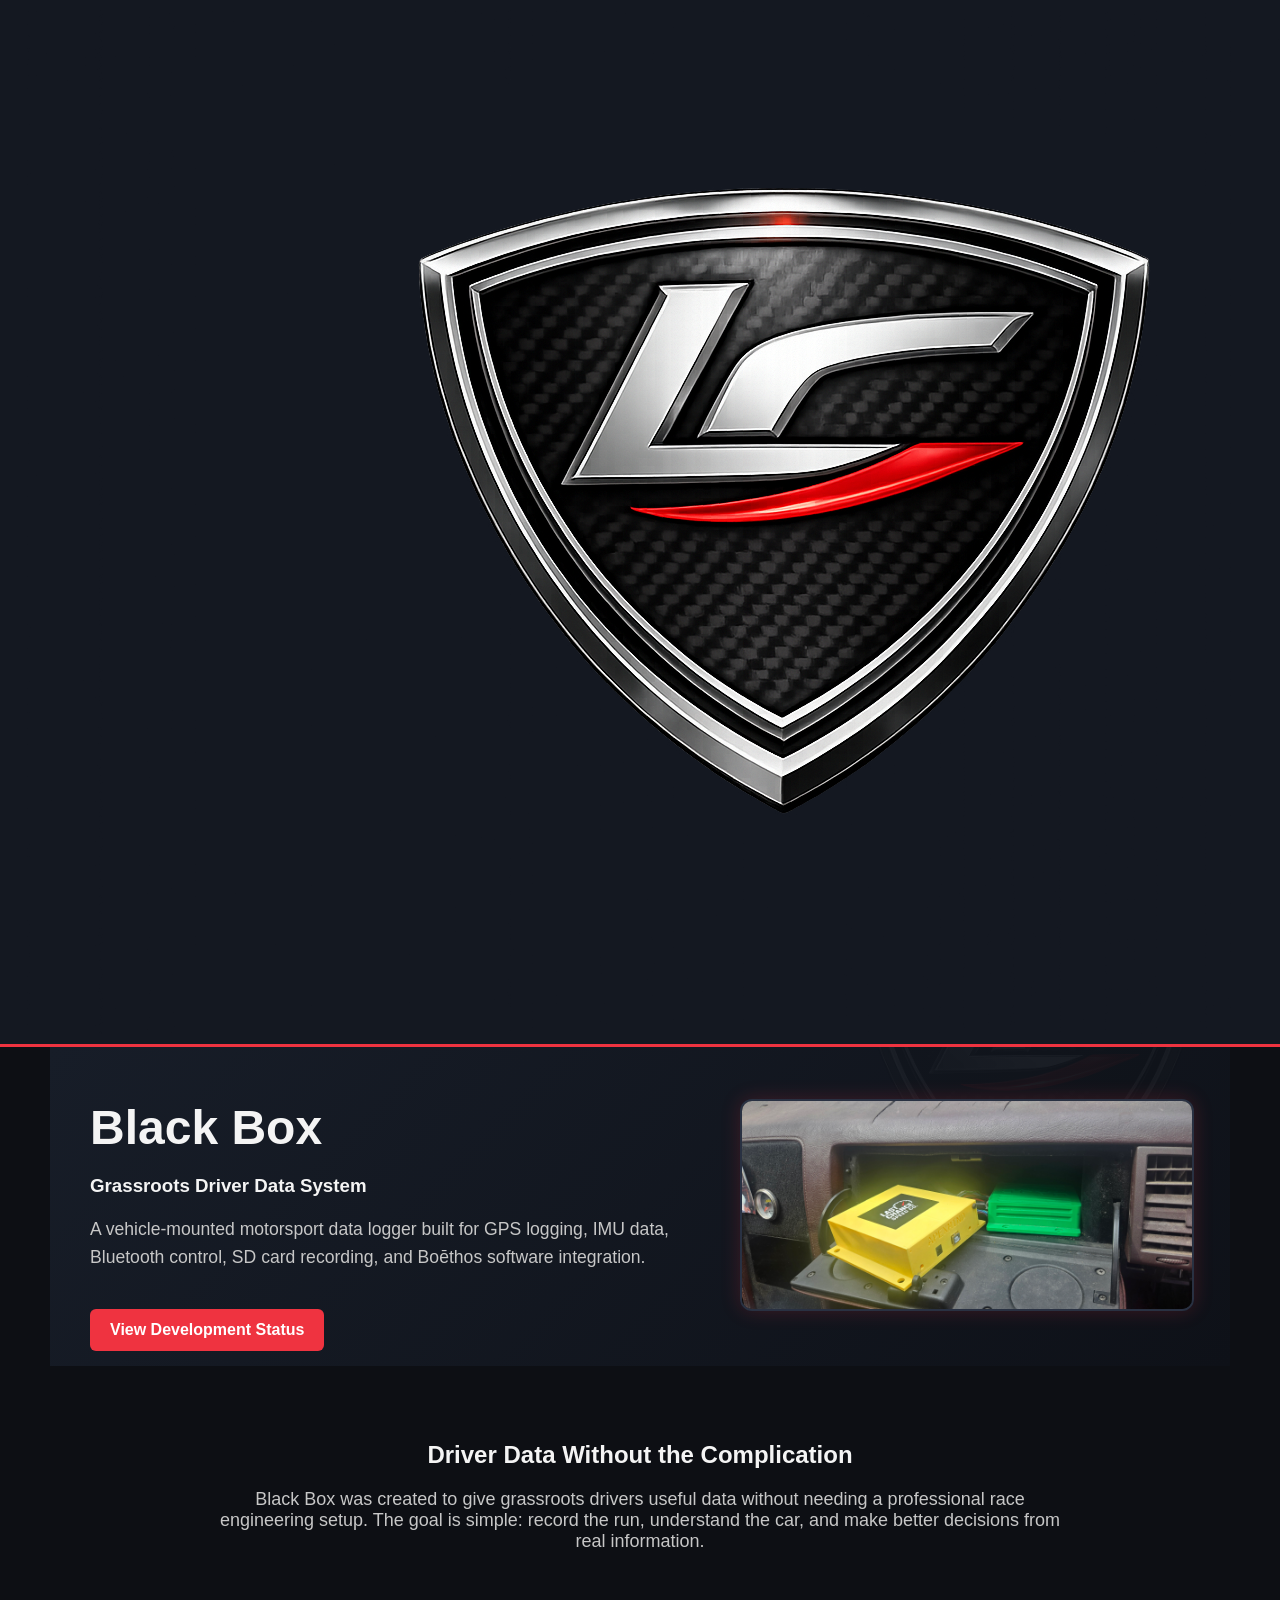
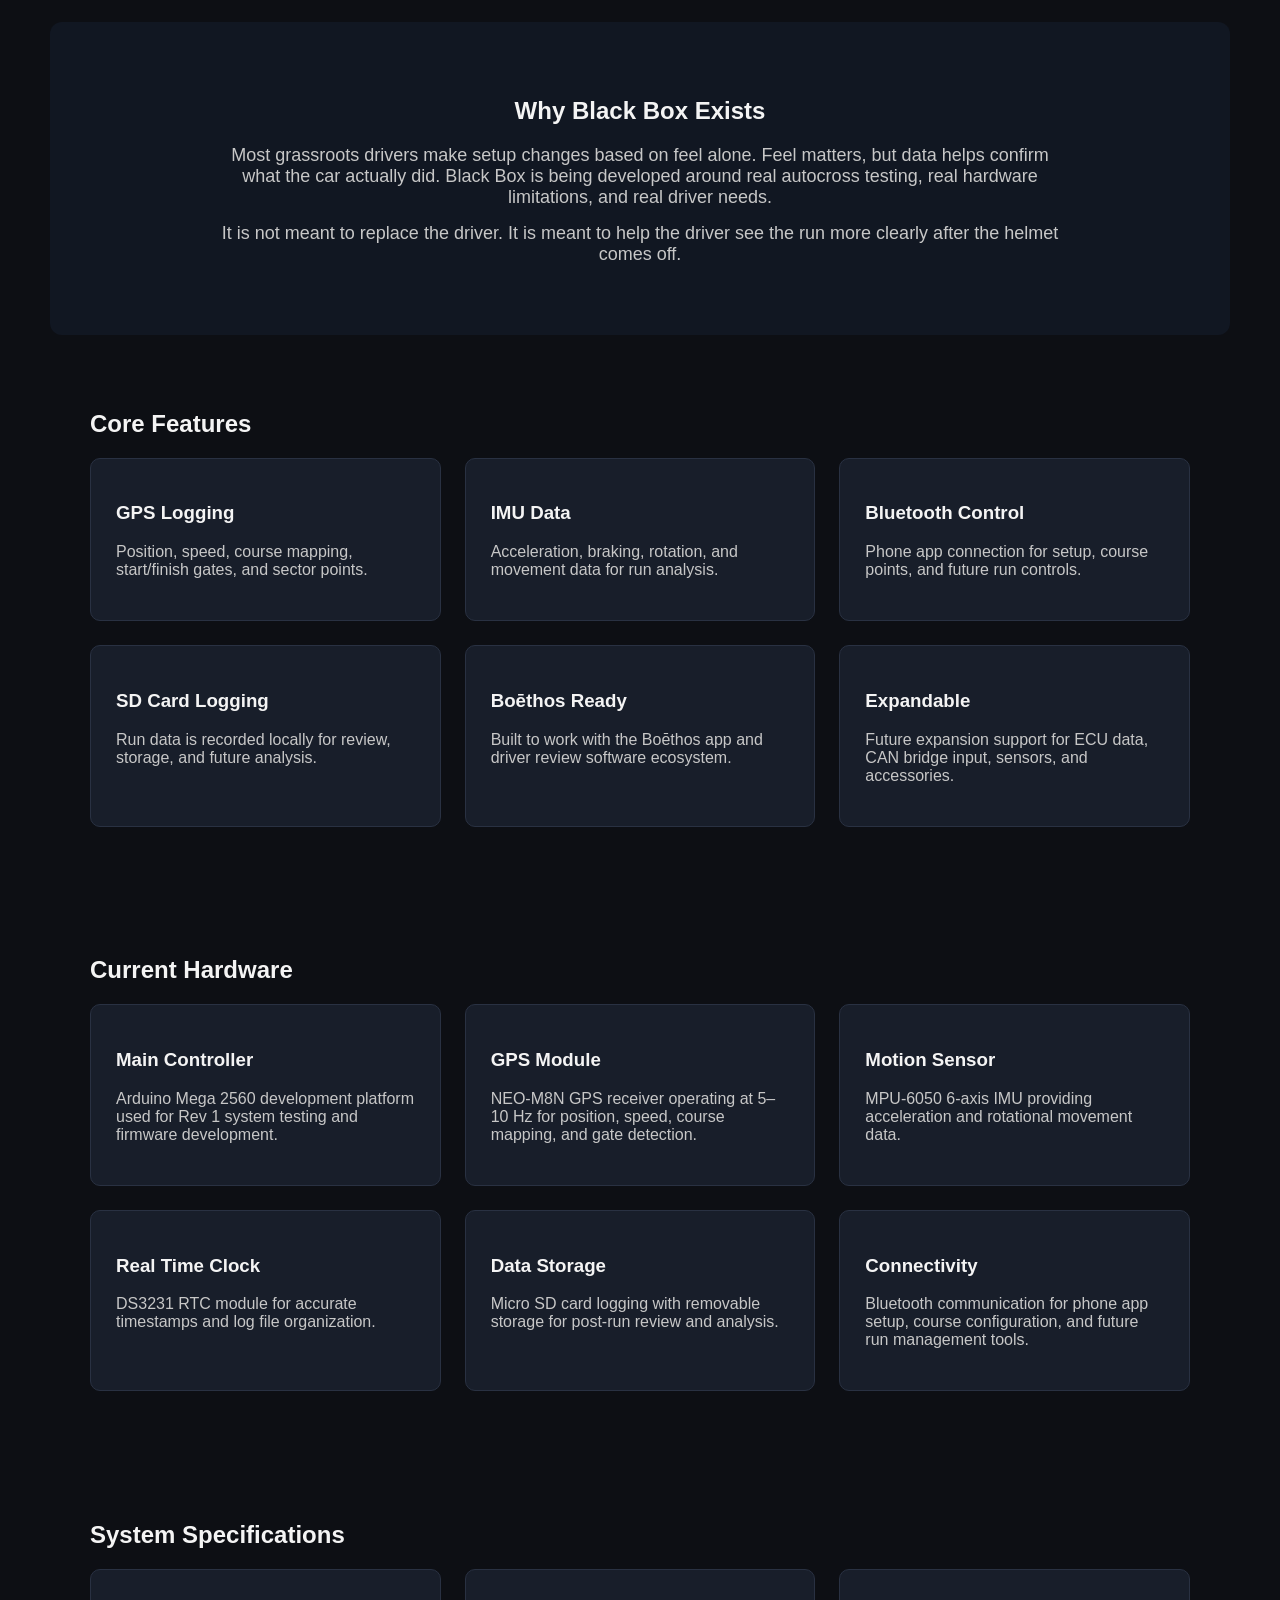
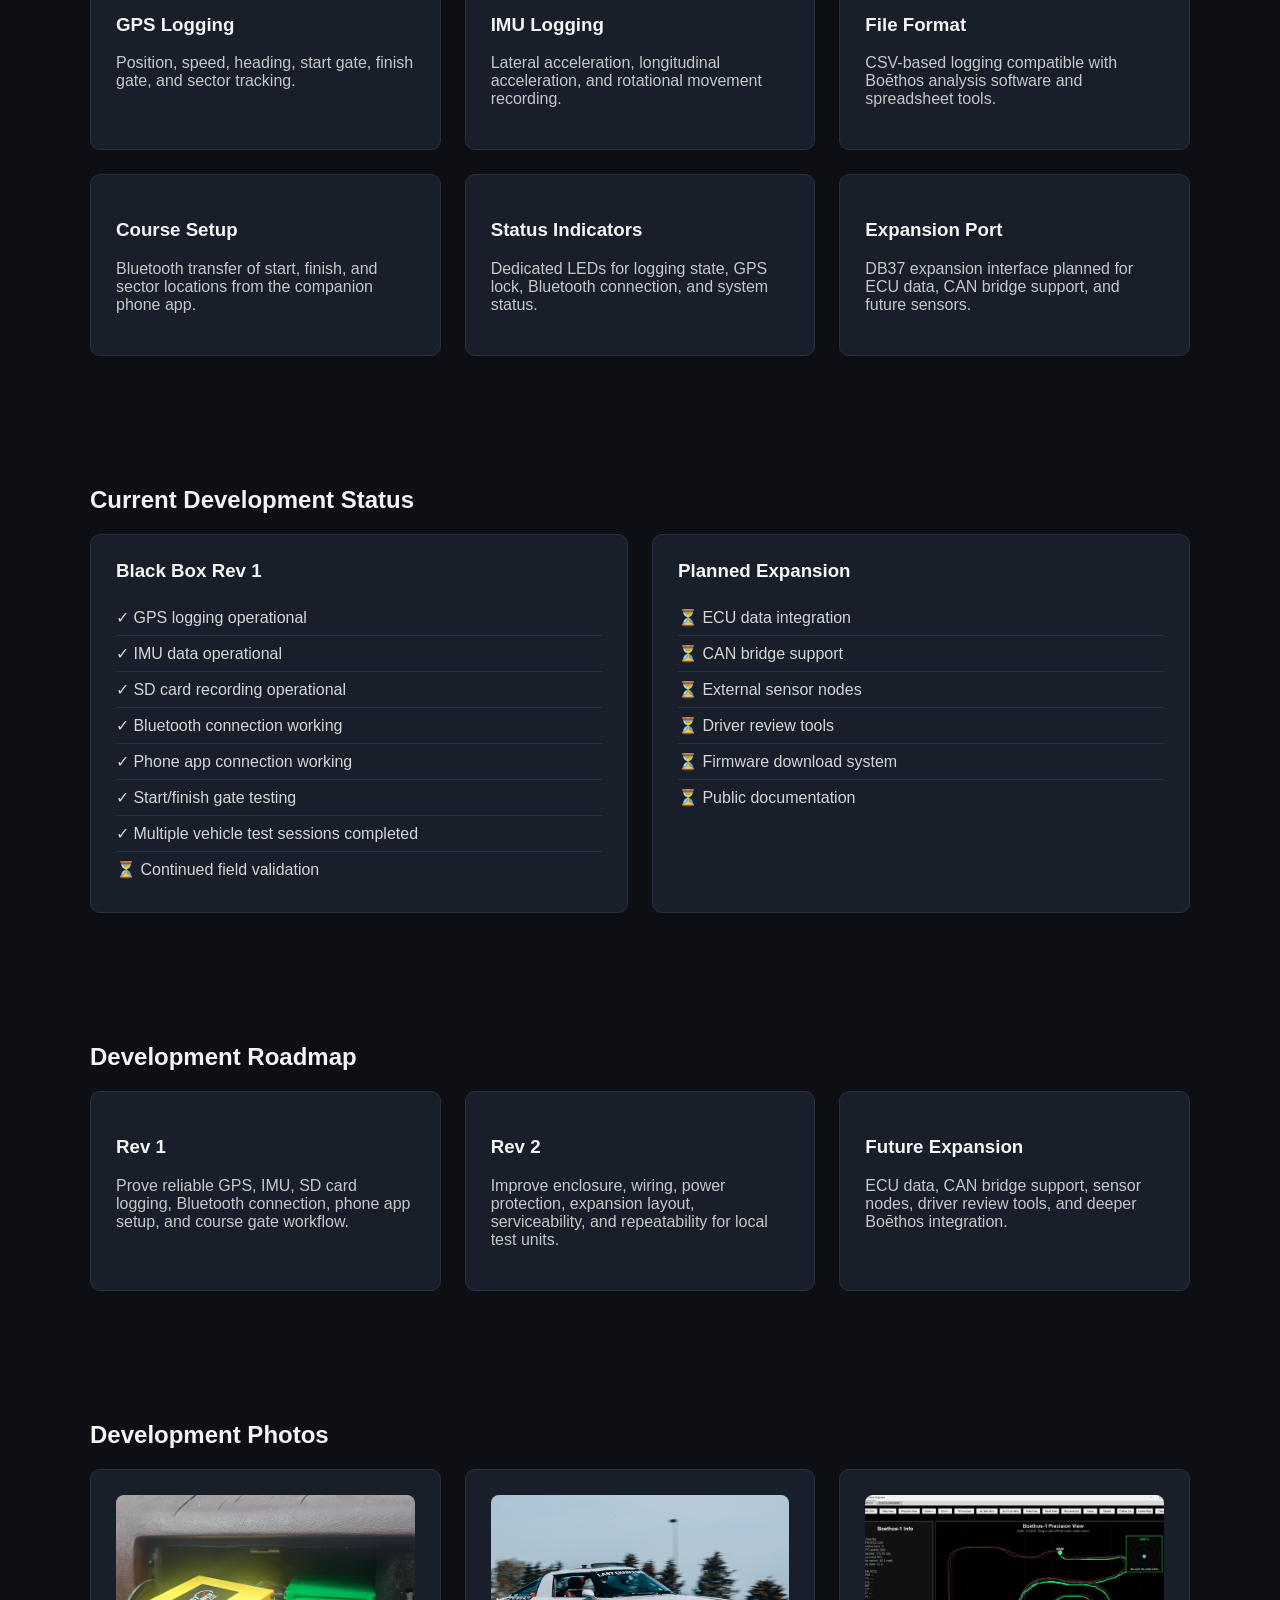
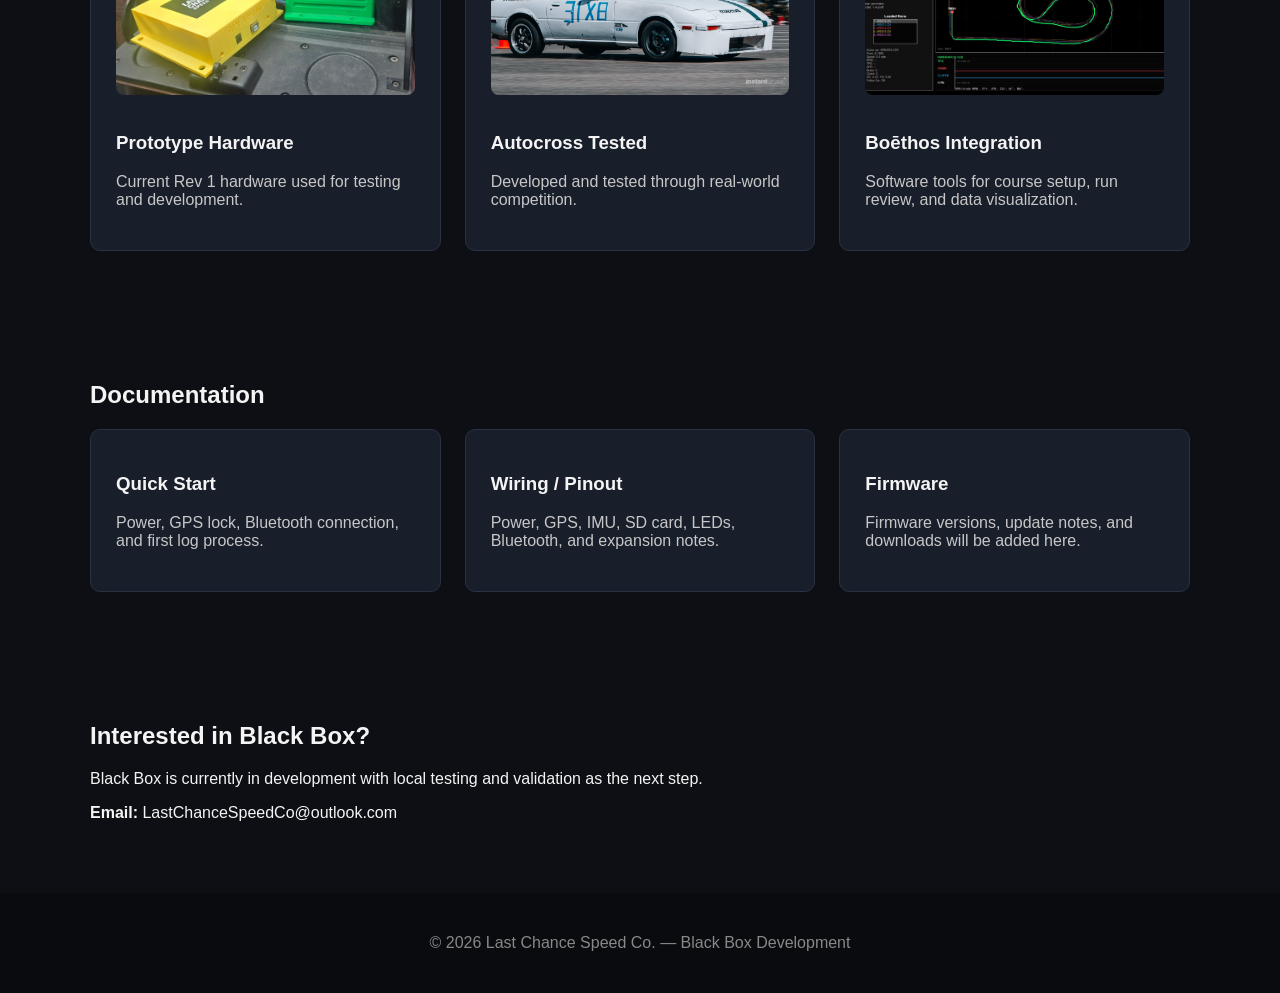
==== commit 97475f29: "add page added doc" ====
--- a/blackbox.html
+++ b/blackbox.html
@@ -23,7 +23,7 @@
     <a href="index.html">Home</a>
     <a href="blackbox.html">Black Box</a>
     <a href="boethos.html">Boēthos</a>
-    <a href="index.html#docs">Docs</a>
+    <a href="docs.html#docs">Docs</a>
     <a href="index.html#support">Support</a>
   </nav>
 </header>
--- a/style.css
+++ b/style.css
@@ -10,7 +10,7 @@
   justify-content: space-between;
   align-items: center;
   background: #141821;
-  padding: 5px 15px;
+  padding: 10px 15px;
   border-bottom: 3px solid #ef3340;
 }
 
@@ -21,7 +21,7 @@
 }
 
 .header-logo 
-    height: 110px;
+    height: 70px;
     width: auto;
 
     filter:
@@ -34,7 +34,6 @@
     transform: scale(1.05);
 }
 
-}
 
 .header-logo:hover {
     transform: scale(1.05);
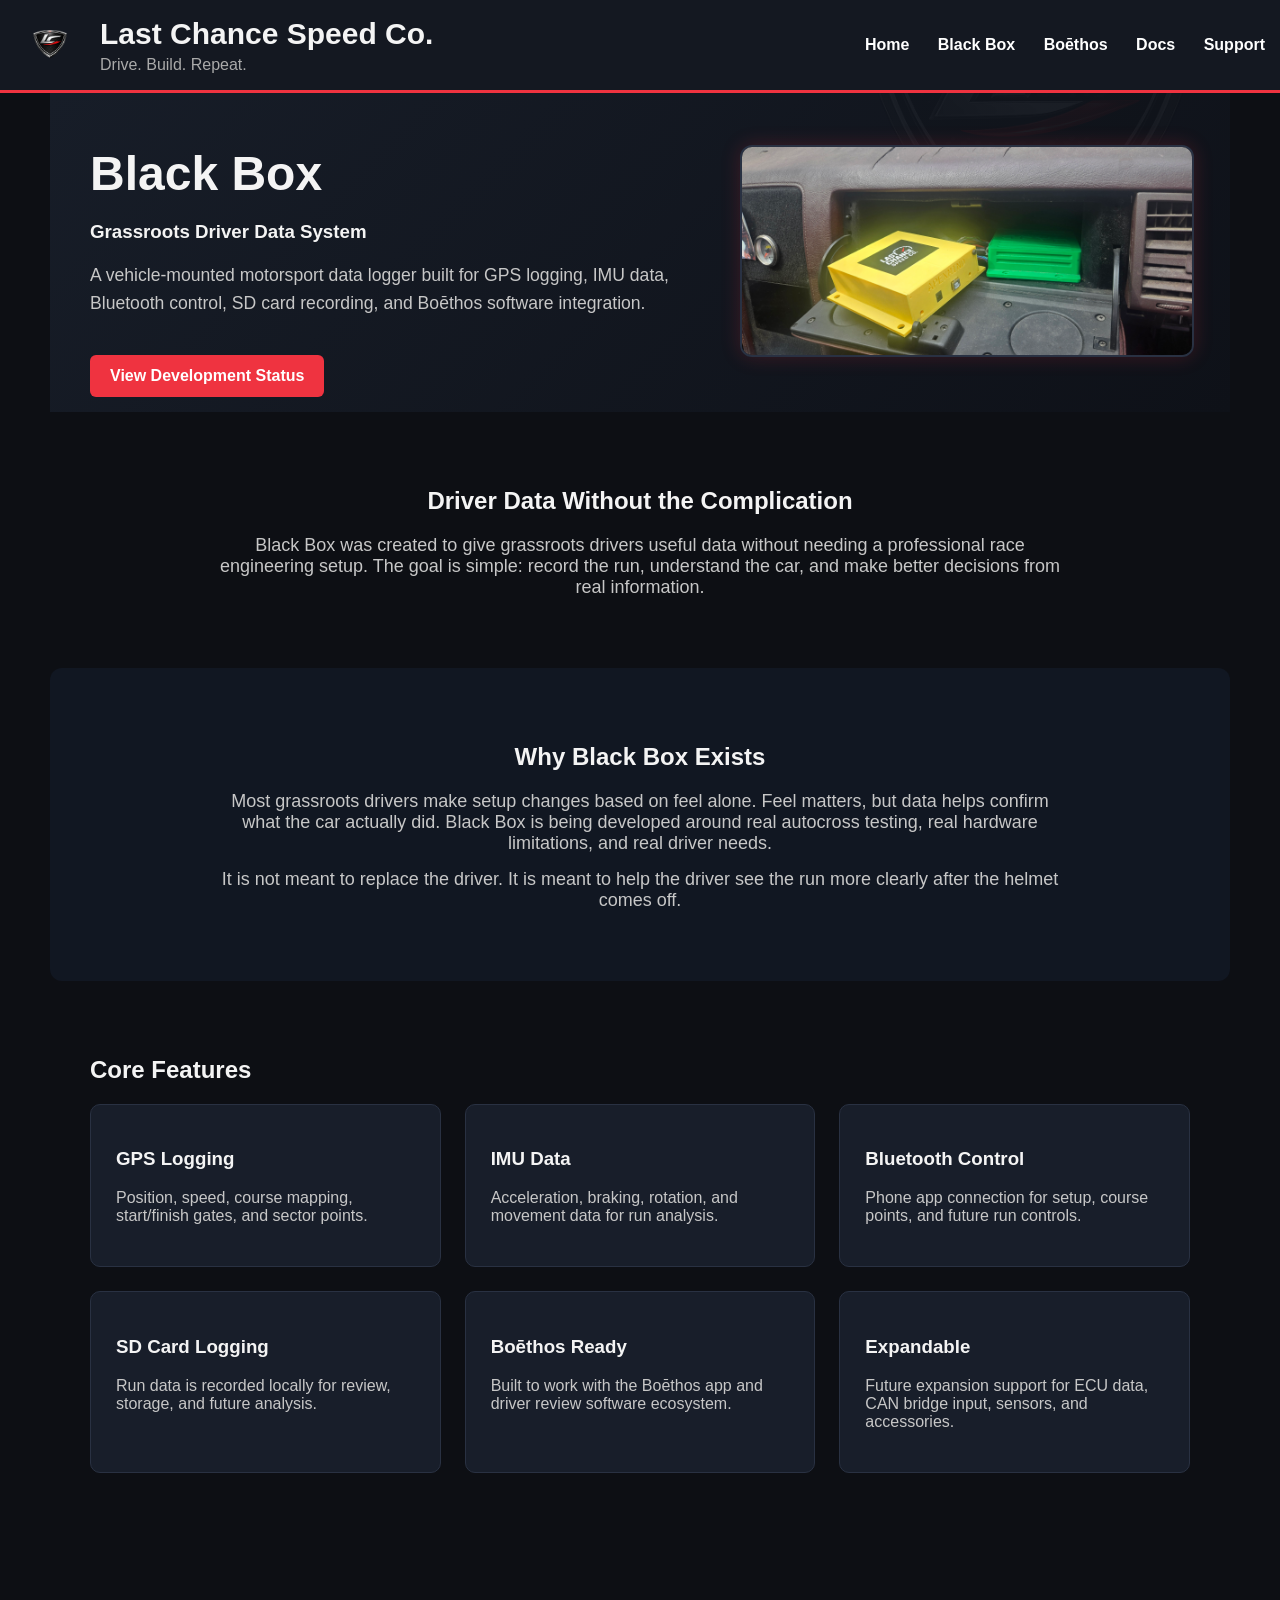
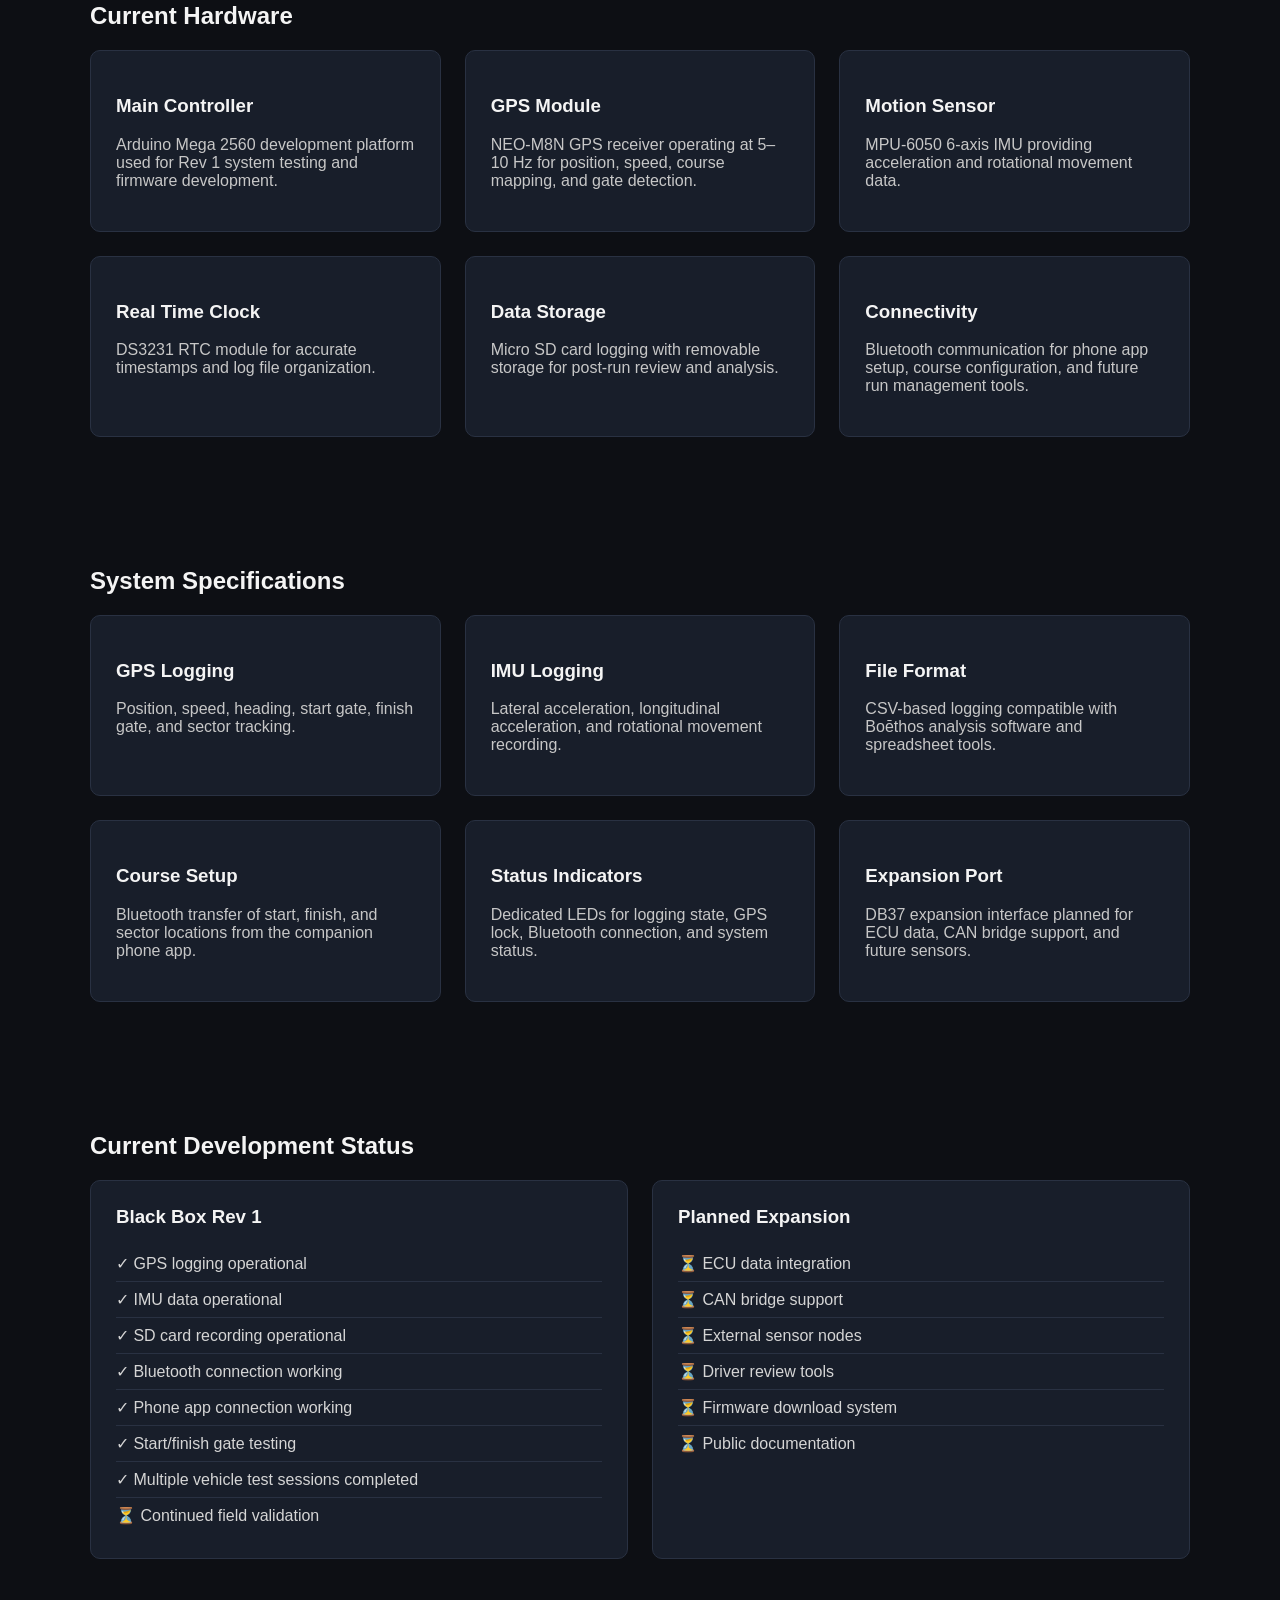
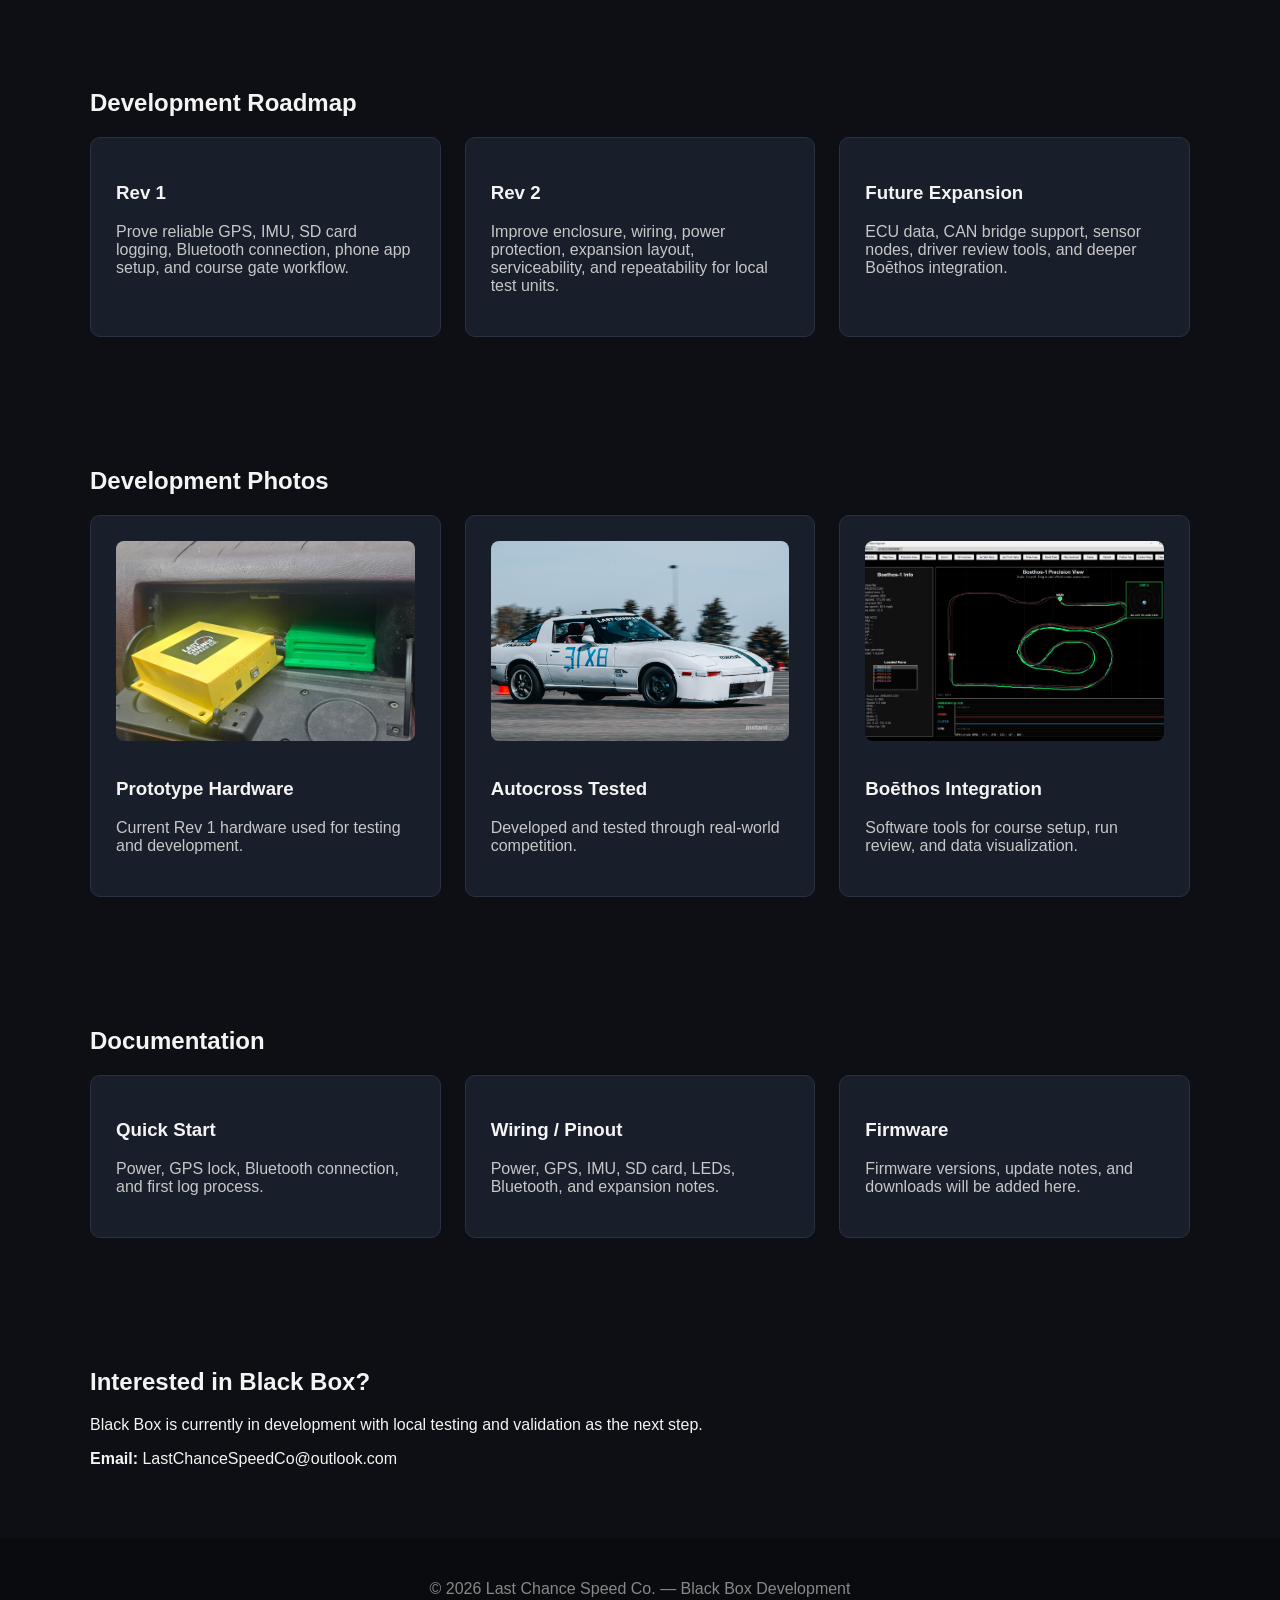
==== commit 09936f42: "update update" ====
--- a/blackbox.html
+++ b/blackbox.html
@@ -23,7 +23,7 @@
     <a href="index.html">Home</a>
     <a href="blackbox.html">Black Box</a>
     <a href="boethos.html">Boēthos</a>
-    <a href="docs.html#docs">Docs</a>
+    <a href="docs.html">Docs</a>
     <a href="index.html#support">Support</a>
   </nav>
 </header>
--- a/style.css
+++ b/style.css
@@ -525,4 +525,14 @@
 .hero-image img {
     width: 100%;
     max-width: 550px;
+}
+
+/* Force header logo size on all pages */
+
+header .header-logo {
+  width: 70px !important;
+  height: 70px !important;
+  max-width: 70px !important;
+  max-height: 70px !important;
+  object-fit: contain !important;
 }
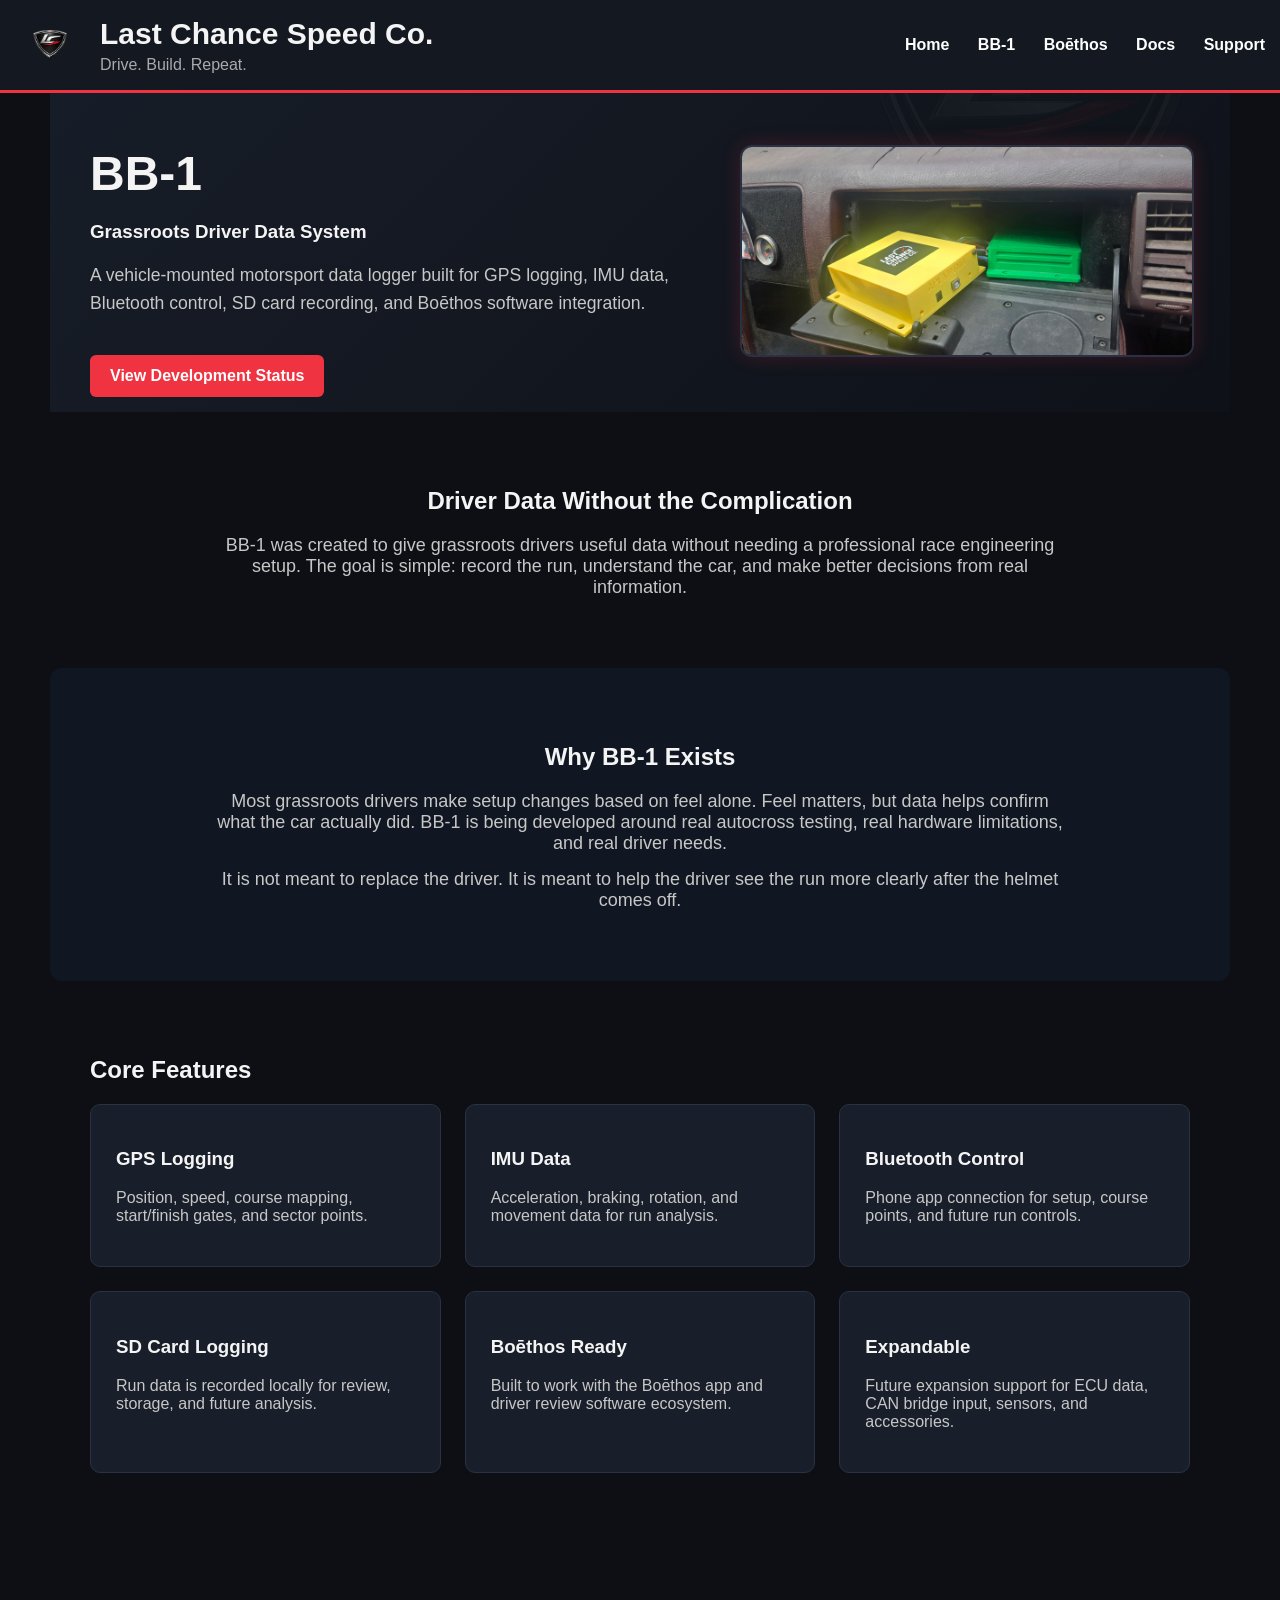
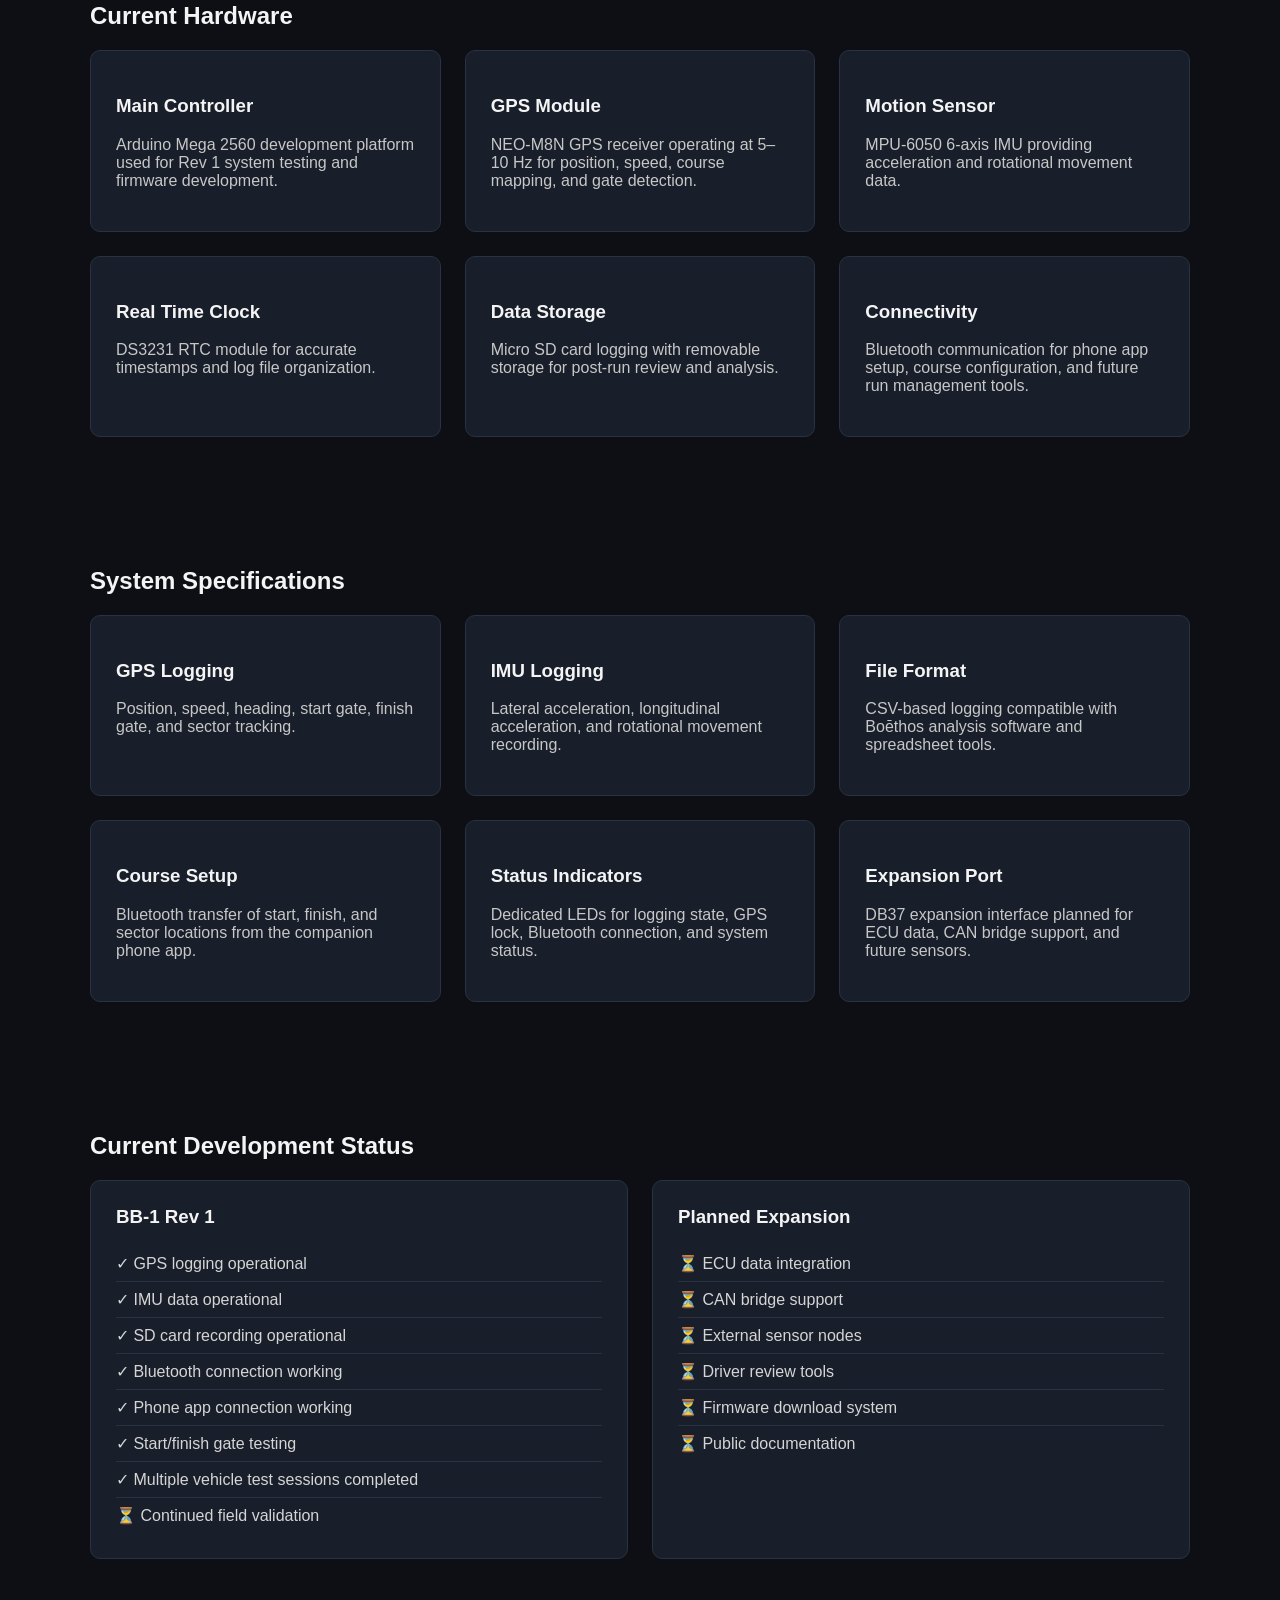
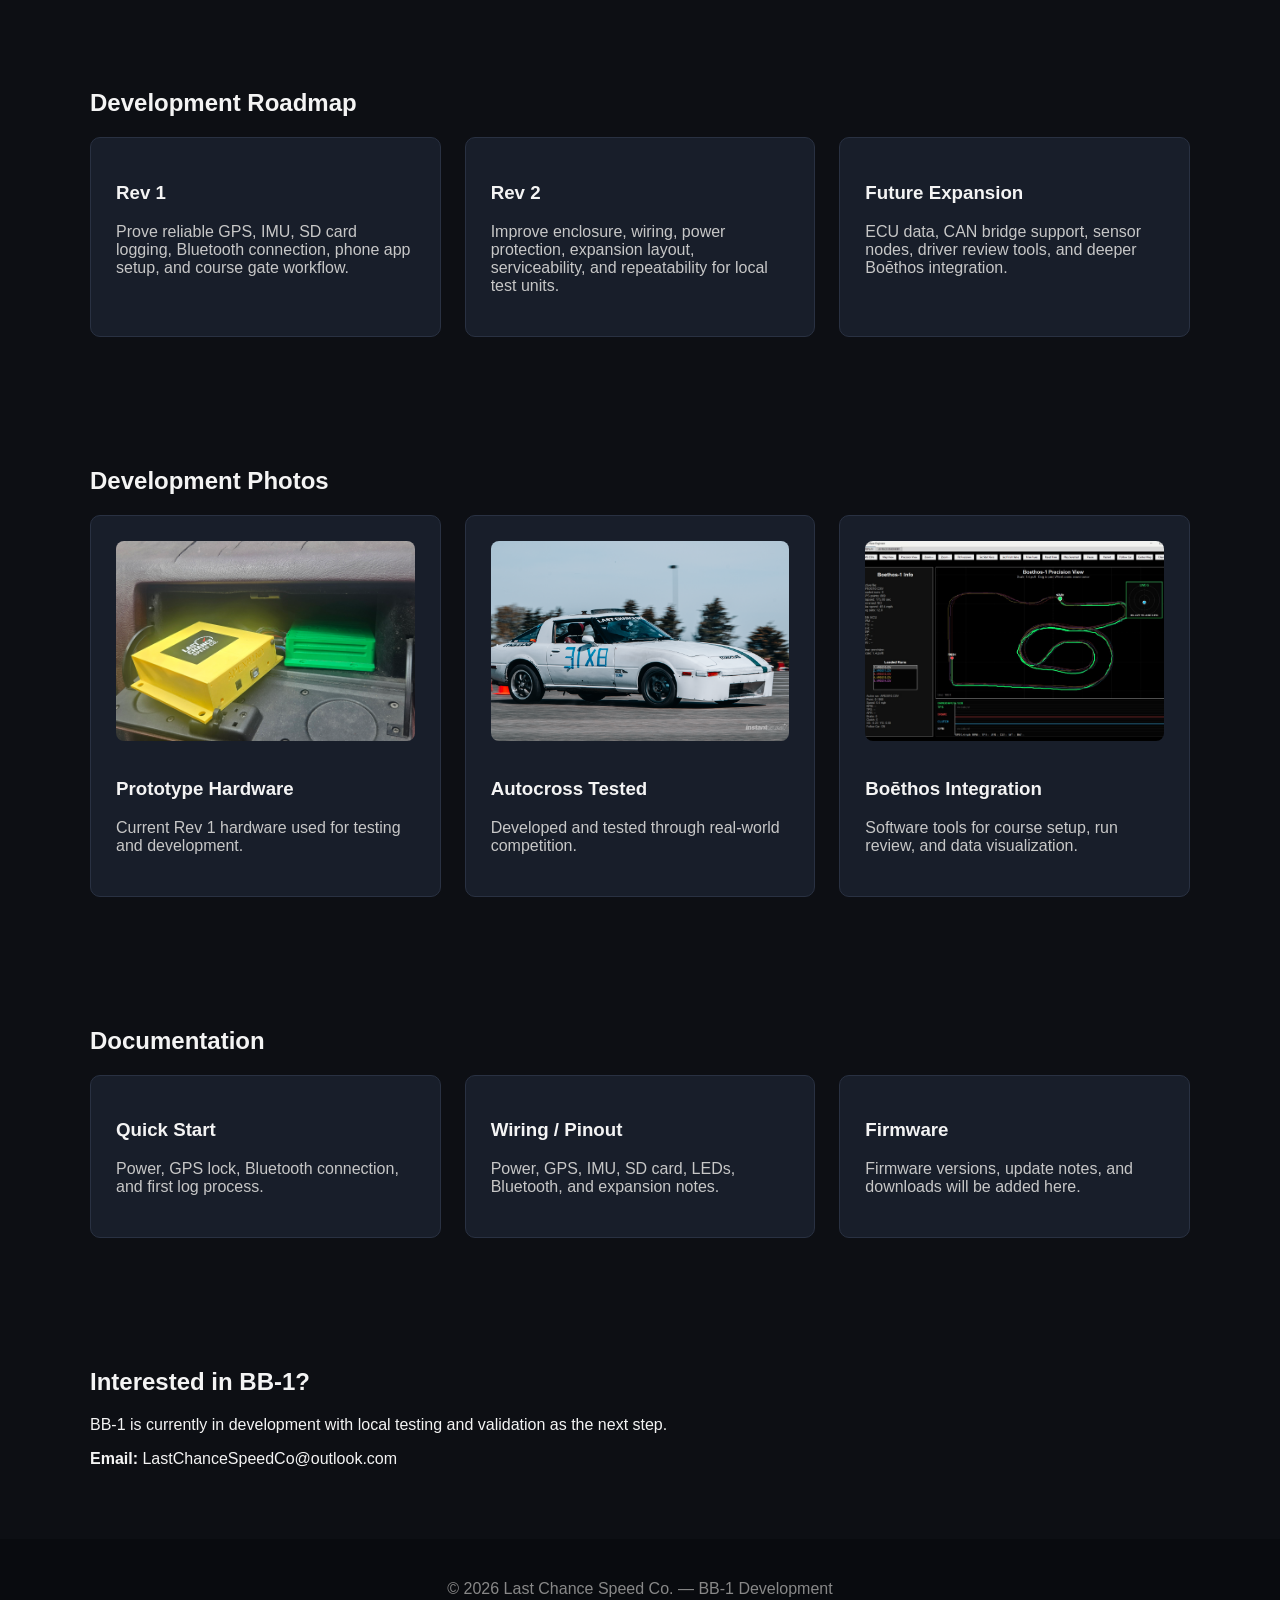
==== commit 450f1e12: "Rename hardware branding to BB-1 Rename hardware branding to BB-1" ====
--- a/blackbox.html
+++ b/blackbox.html
@@ -3,7 +3,7 @@
 <head>
   <meta charset="UTF-8" />
   <meta name="viewport" content="width=device-width, initial-scale=1.0" />
-  <title>Black Box | Last Chance Speed Co.</title>
+  <title>BB-1 | Last Chance Speed Co.</title>
   <link rel="stylesheet" href="style.css" />
 </head>
 
@@ -21,7 +21,7 @@
 
   <nav>
     <a href="index.html">Home</a>
-    <a href="blackbox.html">Black Box</a>
+    <a href="blackbox.html">BB-1</a>
     <a href="boethos.html">Boēthos</a>
     <a href="docs.html">Docs</a>
     <a href="index.html#support">Support</a>
@@ -30,7 +30,7 @@
 
 <section class="hero">
   <div class="hero-text">
-    <h2>Black Box</h2>
+    <h2>BB-1</h2>
     <h3>Grassroots Driver Data System</h3>
     <p>
       A vehicle-mounted motorsport data logger built for GPS logging, IMU data,
@@ -40,24 +40,24 @@
   </div>
 
   <div class="hero-image">
-    <img src="images/blackbox.jpg" alt="Black Box Data Logger">
+    <img src="images/blackbox.jpg" alt="BB-1 Data Logger">
   </div>
 </section>
 
 <section class="about-intro">
   <h2>Driver Data Without the Complication</h2>
   <p>
-    Black Box was created to give grassroots drivers useful data without needing
+    BB-1 was created to give grassroots drivers useful data without needing
     a professional race engineering setup. The goal is simple: record the run,
     understand the car, and make better decisions from real information.
   </p>
 </section>
 
 <section class="about-founder">
-  <h2>Why Black Box Exists</h2>
+  <h2>Why BB-1 Exists</h2>
   <p>
     Most grassroots drivers make setup changes based on feel alone. Feel matters,
-    but data helps confirm what the car actually did. Black Box is being developed
+    but data helps confirm what the car actually did. BB-1 is being developed
     around real autocross testing, real hardware limitations, and real driver needs.
   </p>
 
@@ -204,7 +204,7 @@
 
   <div class="status-grid">
     <div class="status-card">
-      <h3>Black Box Rev 1</h3>
+      <h3>BB-1 Rev 1</h3>
       <ul>
         <li>✓ GPS logging operational</li>
         <li>✓ IMU data operational</li>
@@ -266,7 +266,7 @@
 
   <div class="cards">
     <div class="card">
-      <img src="images/blackbox.jpg" alt="Black Box prototype">
+      <img src="images/blackbox.jpg" alt="BB-1 prototype">
       <h3>Prototype Hardware</h3>
       <p>Current Rev 1 hardware used for testing and development.</p>
     </div>
@@ -307,15 +307,15 @@
 </section>
 
 <section id="support">
-  <h2>Interested in Black Box?</h2>
+  <h2>Interested in BB-1?</h2>
   <p>
-    Black Box is currently in development with local testing and validation as the next step.
+    BB-1 is currently in development with local testing and validation as the next step.
   </p>
   <p><strong>Email:</strong> LastChanceSpeedCo@outlook.com</p>
 </section>
 
 <footer>
-  <p>© 2026 Last Chance Speed Co. — Black Box Development</p>
+  <p>© 2026 Last Chance Speed Co. — BB-1 Development</p>
 </footer>
 
 </body>
--- a/style.css
+++ b/style.css
@@ -535,4 +535,16 @@
   max-width: 70px !important;
   max-height: 70px !important;
   object-fit: contain !important;
+}
+
+sup {
+  font-size: 0.45em;
+  vertical-align: super;
+  margin-left: 2px;
+}
+
+.trademark-line {
+  font-size: 0.75rem;
+  opacity: 0.7;
+  margin-top: 6px;
 }
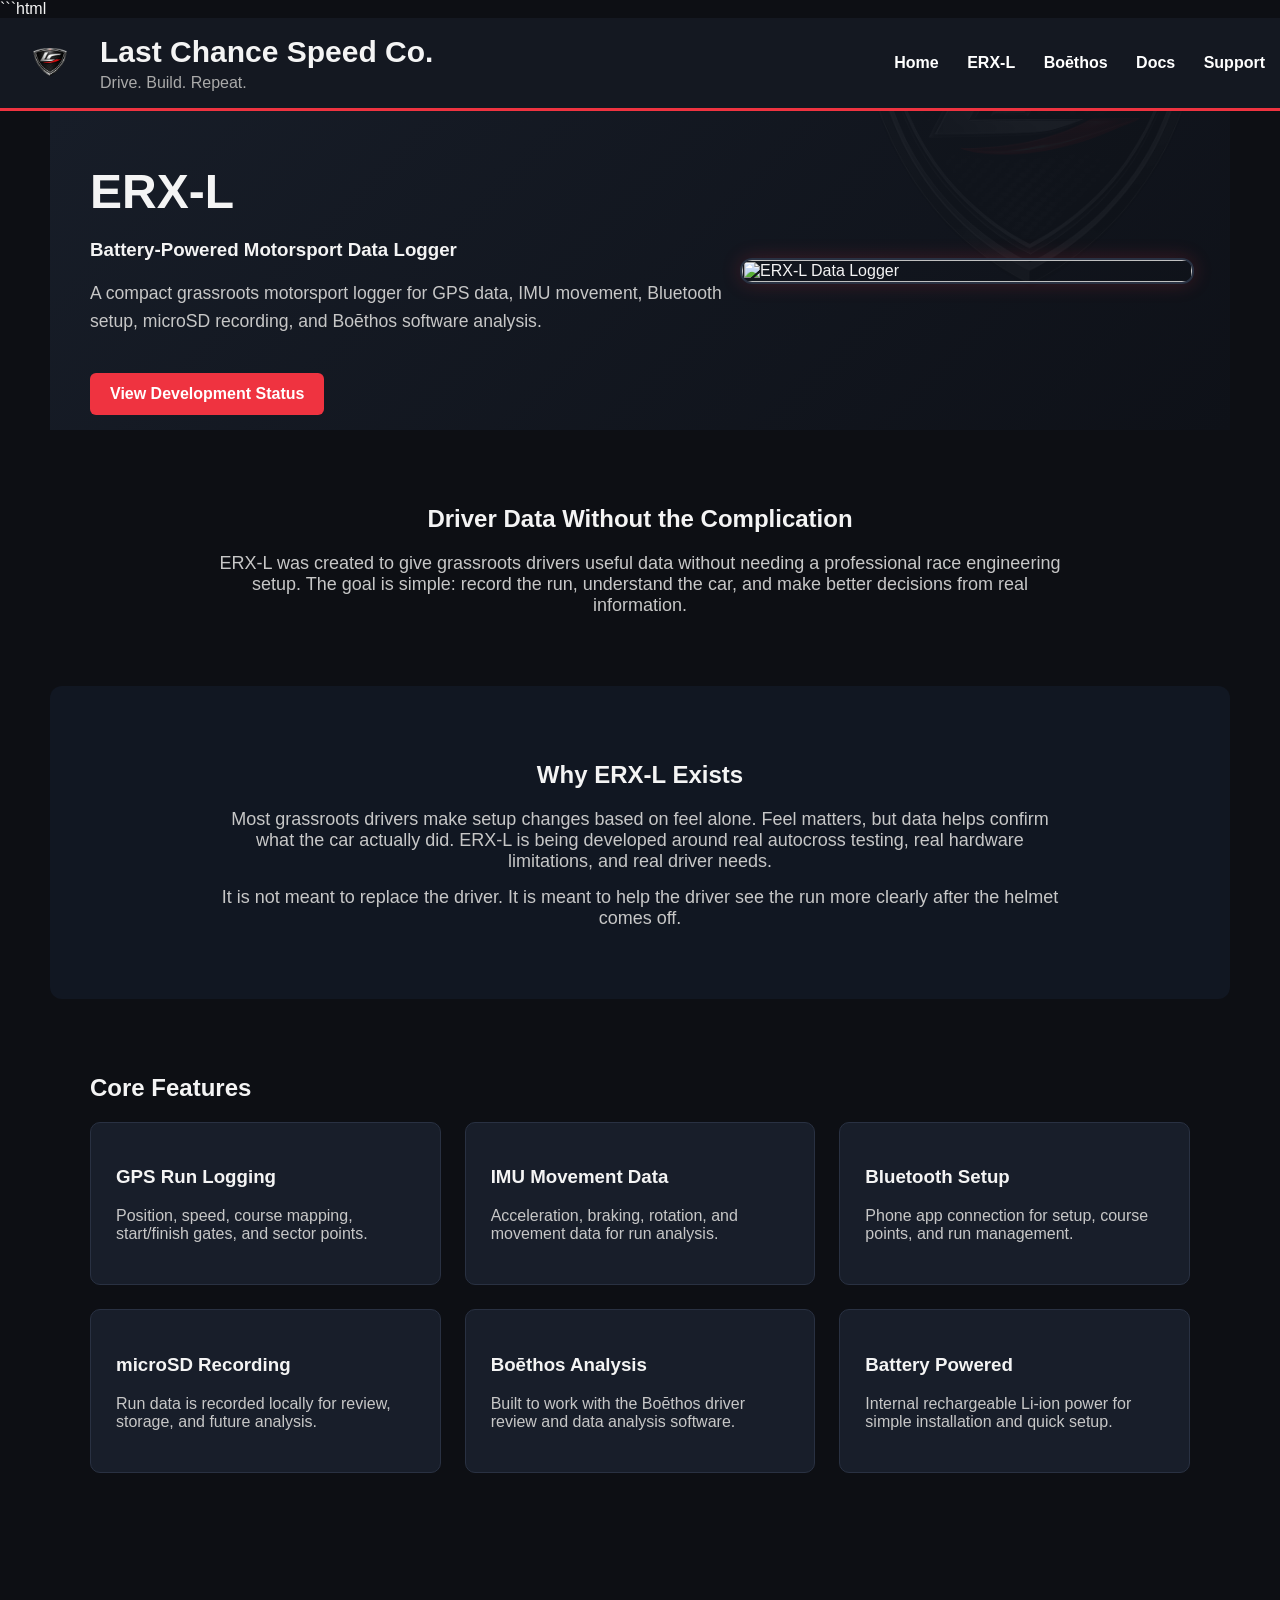
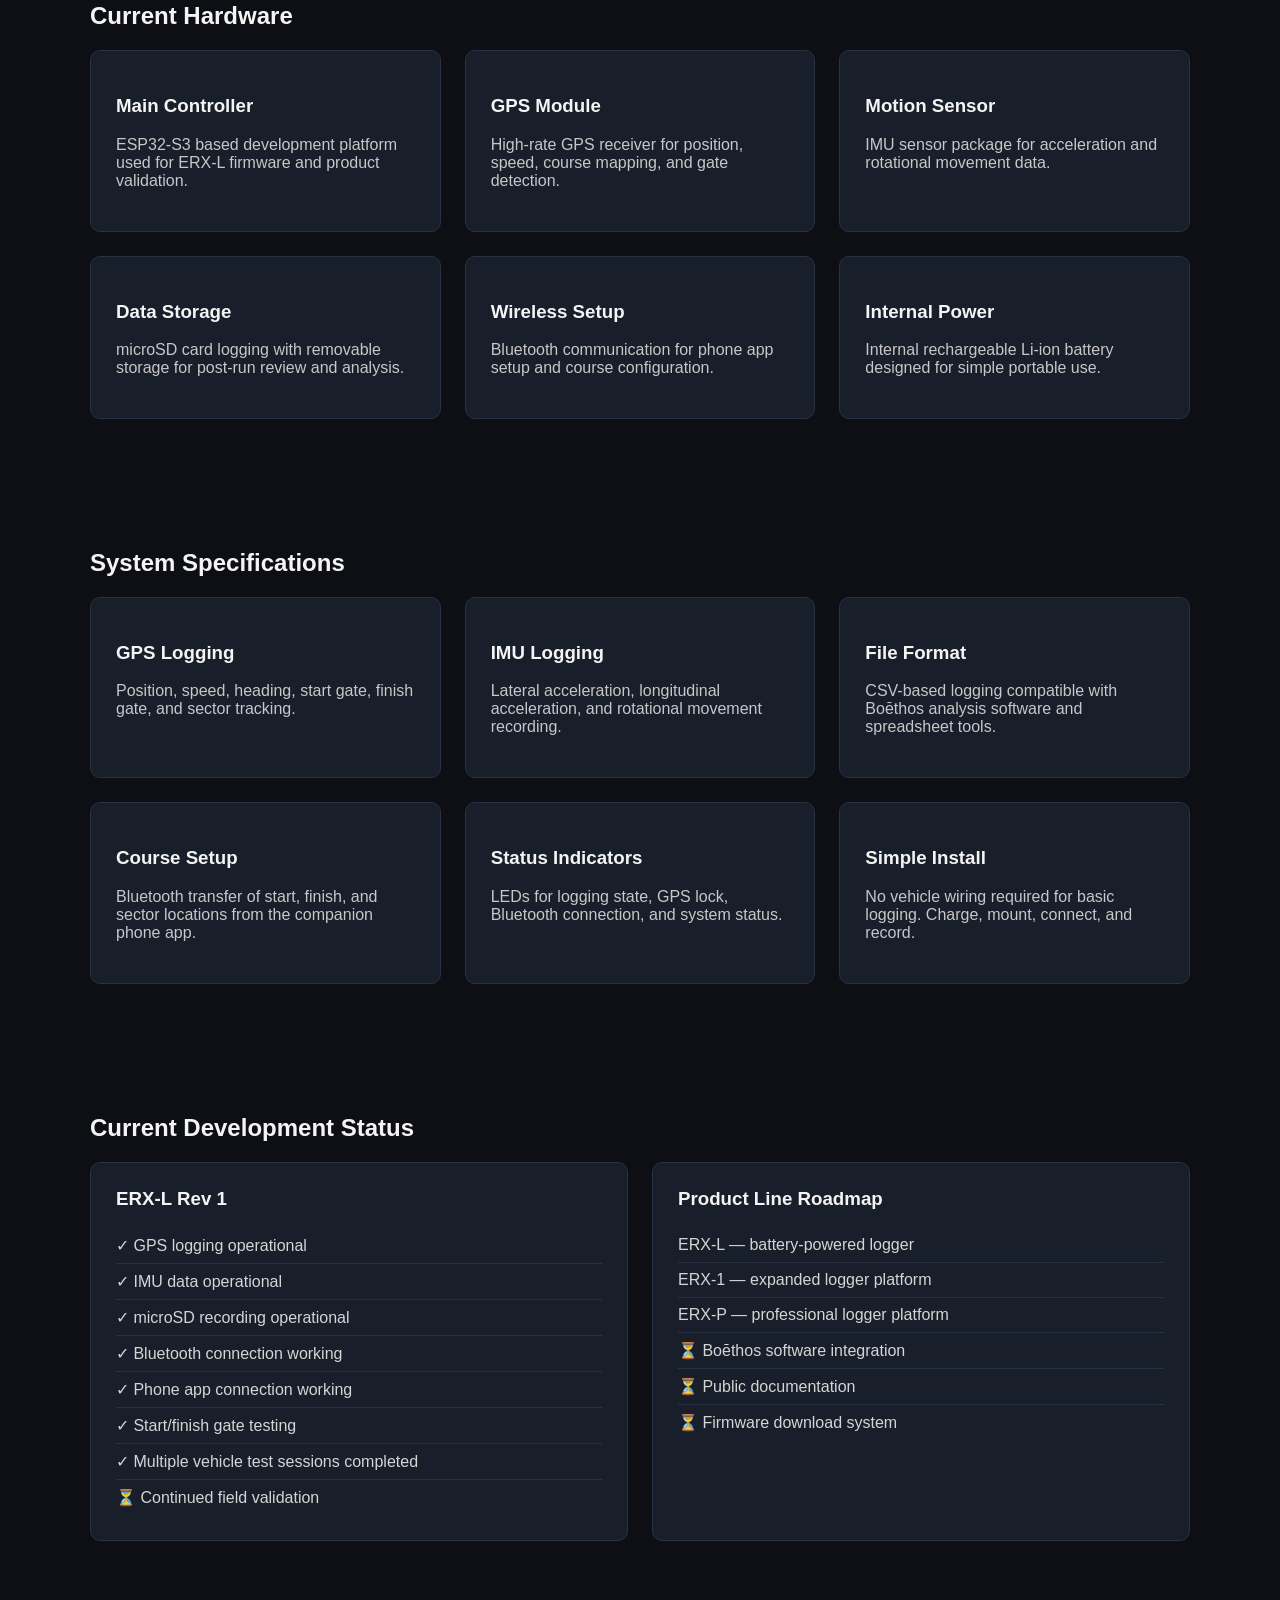
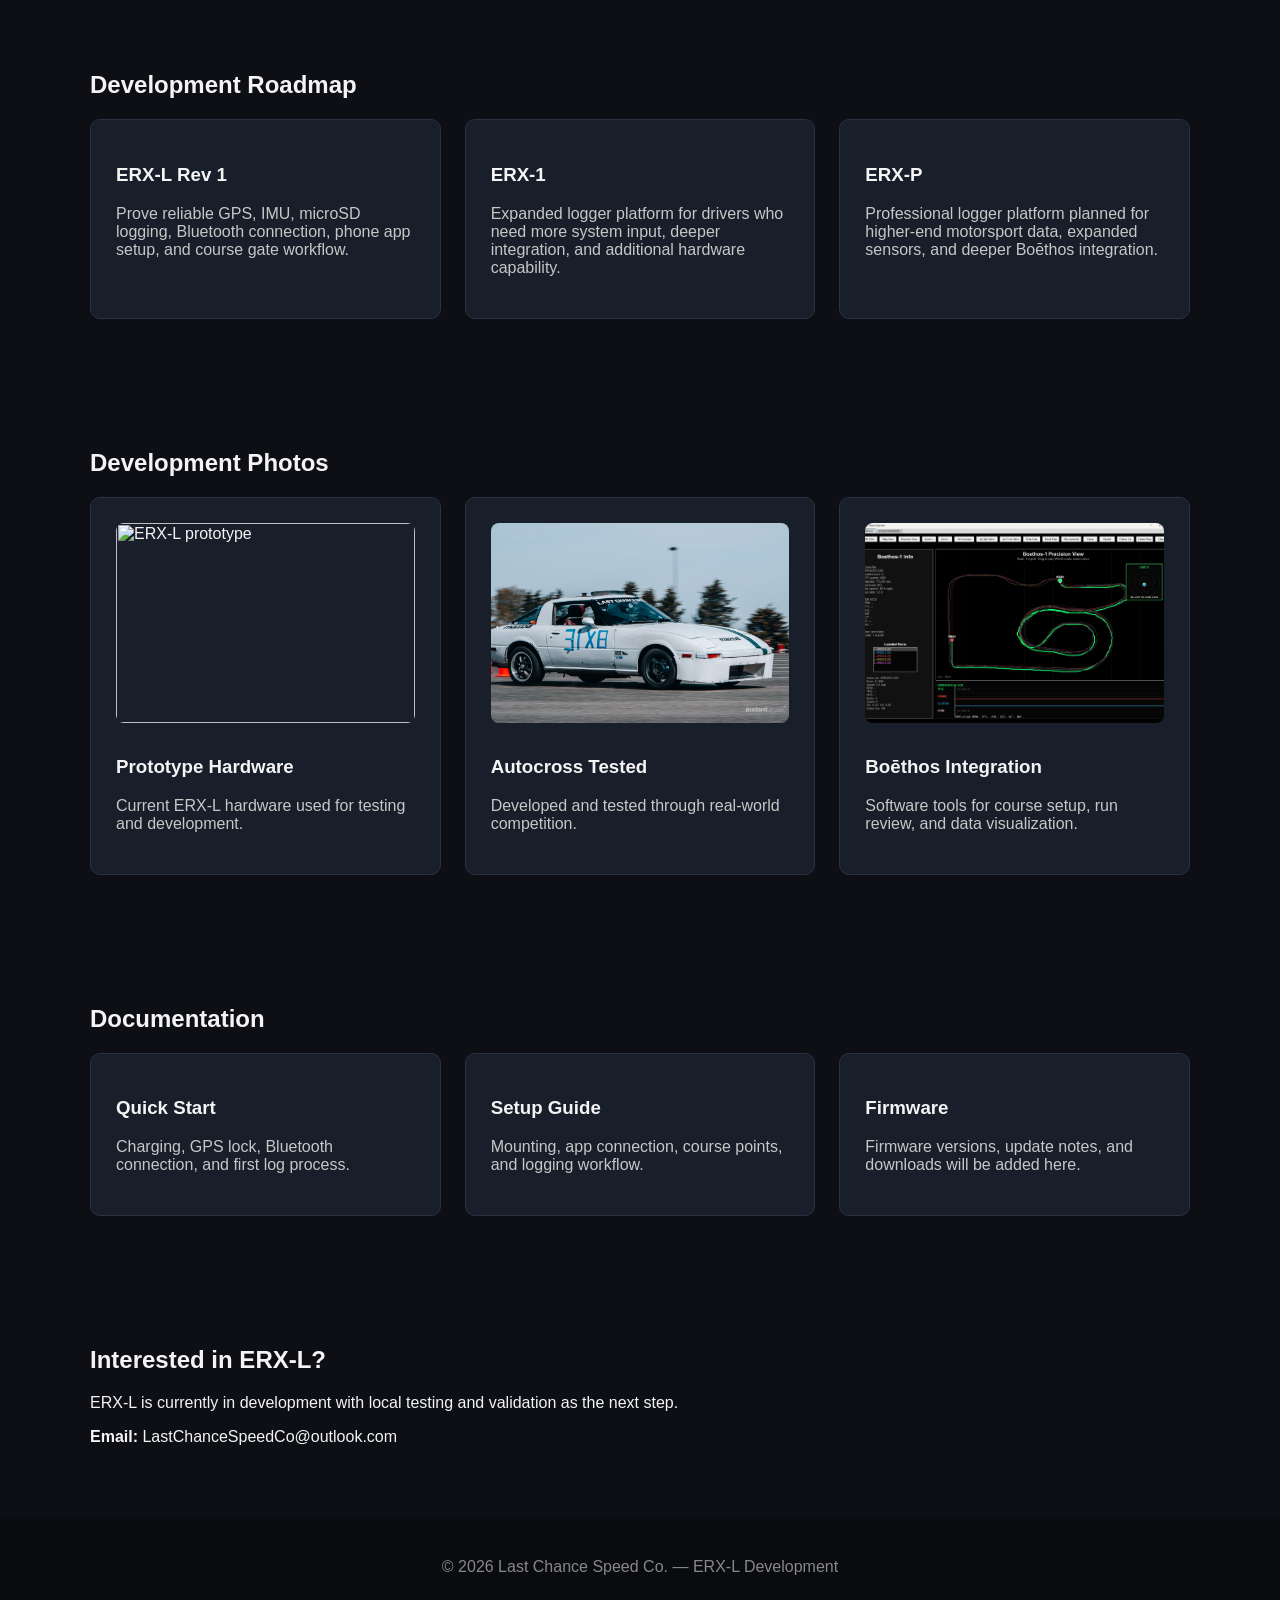
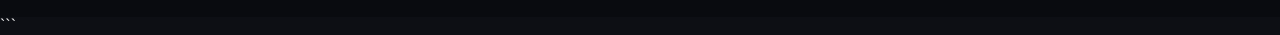
==== commit 9f147c08: "Update blackbox.html" ====
--- a/blackbox.html
+++ b/blackbox.html
@@ -1,9 +1,10 @@
+```html
 <!DOCTYPE html>
 <html lang="en">
 <head>
   <meta charset="UTF-8" />
   <meta name="viewport" content="width=device-width, initial-scale=1.0" />
-  <title>BB-1 | Last Chance Speed Co.</title>
+  <title>ERX-L | Last Chance Speed Co.</title>
   <link rel="stylesheet" href="style.css" />
 </head>
 
@@ -12,7 +13,6 @@
 <header>
   <div class="logo">
     <img src="images/lcsc-logo.png" class="header-logo" alt="LCSC Logo">
-
     <div>
       <h1>Last Chance Speed Co.</h1>
       <p>Drive. Build. Repeat.</p>
@@ -21,7 +21,7 @@
 
   <nav>
     <a href="index.html">Home</a>
-    <a href="blackbox.html">BB-1</a>
+    <a href="erx-l.html">ERX-L</a>
     <a href="boethos.html">Boēthos</a>
     <a href="docs.html">Docs</a>
     <a href="index.html#support">Support</a>
@@ -30,34 +30,34 @@
 
 <section class="hero">
   <div class="hero-text">
-    <h2>BB-1</h2>
-    <h3>Grassroots Driver Data System</h3>
+    <h2>ERX-L</h2>
+    <h3>Battery-Powered Motorsport Data Logger</h3>
     <p>
-      A vehicle-mounted motorsport data logger built for GPS logging, IMU data,
-      Bluetooth control, SD card recording, and Boēthos software integration.
+      A compact grassroots motorsport logger for GPS data, IMU movement,
+      Bluetooth setup, microSD recording, and Boēthos software analysis.
     </p>
     <a class="button" href="#status">View Development Status</a>
   </div>
 
   <div class="hero-image">
-    <img src="images/blackbox.jpg" alt="BB-1 Data Logger">
+    <img src="images/erx-l.jpg" alt="ERX-L Data Logger">
   </div>
 </section>
 
 <section class="about-intro">
   <h2>Driver Data Without the Complication</h2>
   <p>
-    BB-1 was created to give grassroots drivers useful data without needing
+    ERX-L was created to give grassroots drivers useful data without needing
     a professional race engineering setup. The goal is simple: record the run,
     understand the car, and make better decisions from real information.
   </p>
 </section>
 
 <section class="about-founder">
-  <h2>Why BB-1 Exists</h2>
+  <h2>Why ERX-L Exists</h2>
   <p>
     Most grassroots drivers make setup changes based on feel alone. Feel matters,
-    but data helps confirm what the car actually did. BB-1 is being developed
+    but data helps confirm what the car actually did. ERX-L is being developed
     around real autocross testing, real hardware limitations, and real driver needs.
   </p>
 
@@ -72,91 +72,91 @@
 
   <div class="cards">
     <div class="card">
+      <h3>GPS Run Logging</h3>
+      <p>Position, speed, course mapping, start/finish gates, and sector points.</p>
+    </div>
+
+    <div class="card">
+      <h3>IMU Movement Data</h3>
+      <p>Acceleration, braking, rotation, and movement data for run analysis.</p>
+    </div>
+
+    <div class="card">
+      <h3>Bluetooth Setup</h3>
+      <p>Phone app connection for setup, course points, and run management.</p>
+    </div>
+
+    <div class="card">
+      <h3>microSD Recording</h3>
+      <p>Run data is recorded locally for review, storage, and future analysis.</p>
+    </div>
+
+    <div class="card">
+      <h3>Boēthos Analysis</h3>
+      <p>Built to work with the Boēthos driver review and data analysis software.</p>
+    </div>
+
+    <div class="card">
+      <h3>Battery Powered</h3>
+      <p>Internal rechargeable Li-ion power for simple installation and quick setup.</p>
+    </div>
+  </div>
+</section>
+
+<section>
+  <h2>Current Hardware</h2>
+
+  <div class="cards">
+    <div class="card">
+      <h3>Main Controller</h3>
+      <p>
+        ESP32-S3 based development platform used for ERX-L firmware and product validation.
+      </p>
+    </div>
+
+    <div class="card">
+      <h3>GPS Module</h3>
+      <p>
+        High-rate GPS receiver for position, speed, course mapping, and gate detection.
+      </p>
+    </div>
+
+    <div class="card">
+      <h3>Motion Sensor</h3>
+      <p>
+        IMU sensor package for acceleration and rotational movement data.
+      </p>
+    </div>
+
+    <div class="card">
+      <h3>Data Storage</h3>
+      <p>
+        microSD card logging with removable storage for post-run review and analysis.
+      </p>
+    </div>
+
+    <div class="card">
+      <h3>Wireless Setup</h3>
+      <p>
+        Bluetooth communication for phone app setup and course configuration.
+      </p>
+    </div>
+
+    <div class="card">
+      <h3>Internal Power</h3>
+      <p>
+        Internal rechargeable Li-ion battery designed for simple portable use.
+      </p>
+    </div>
+  </div>
+</section>
+
+<section>
+  <h2>System Specifications</h2>
+
+  <div class="cards">
+    <div class="card">
       <h3>GPS Logging</h3>
-      <p>Position, speed, course mapping, start/finish gates, and sector points.</p>
-    </div>
-
-    <div class="card">
-      <h3>IMU Data</h3>
-      <p>Acceleration, braking, rotation, and movement data for run analysis.</p>
-    </div>
-
-    <div class="card">
-      <h3>Bluetooth Control</h3>
-      <p>Phone app connection for setup, course points, and future run controls.</p>
-    </div>
-
-    <div class="card">
-      <h3>SD Card Logging</h3>
-      <p>Run data is recorded locally for review, storage, and future analysis.</p>
-    </div>
-
-    <div class="card">
-      <h3>Boēthos Ready</h3>
-      <p>Built to work with the Boēthos app and driver review software ecosystem.</p>
-    </div>
-
-    <div class="card">
-      <h3>Expandable</h3>
-      <p>Future expansion support for ECU data, CAN bridge input, sensors, and accessories.</p>
-    </div>
-  </div>
-</section>
-
-<section>
-  <h2>Current Hardware</h2>
-
-  <div class="cards">
-    <div class="card">
-      <h3>Main Controller</h3>
-      <p>
-        Arduino Mega 2560 development platform used for Rev 1 system testing and firmware development.
-      </p>
-    </div>
-
-    <div class="card">
-      <h3>GPS Module</h3>
-      <p>
-        NEO-M8N GPS receiver operating at 5–10 Hz for position, speed, course mapping, and gate detection.
-      </p>
-    </div>
-
-    <div class="card">
-      <h3>Motion Sensor</h3>
-      <p>
-        MPU-6050 6-axis IMU providing acceleration and rotational movement data.
-      </p>
-    </div>
-
-    <div class="card">
-      <h3>Real Time Clock</h3>
-      <p>
-        DS3231 RTC module for accurate timestamps and log file organization.
-      </p>
-    </div>
-
-    <div class="card">
-      <h3>Data Storage</h3>
-      <p>
-        Micro SD card logging with removable storage for post-run review and analysis.
-      </p>
-    </div>
-
-    <div class="card">
-      <h3>Connectivity</h3>
-      <p>
-        Bluetooth communication for phone app setup, course configuration, and future run management tools.
-      </p>
-    </div>
-  </div>
-</section>
-
-<section>
-  <h2>System Specifications</h2>
-
-  <div class="cards">
-    <div class="card">
-      <h3>GPS Logging</h3>
       <p>
         Position, speed, heading, start gate, finish gate, and sector tracking.
       </p>
@@ -186,14 +186,14 @@
     <div class="card">
       <h3>Status Indicators</h3>
       <p>
-        Dedicated LEDs for logging state, GPS lock, Bluetooth connection, and system status.
-      </p>
-    </div>
-
-    <div class="card">
-      <h3>Expansion Port</h3>
-      <p>
-        DB37 expansion interface planned for ECU data, CAN bridge support, and future sensors.
+        LEDs for logging state, GPS lock, Bluetooth connection, and system status.
+      </p>
+    </div>
+
+    <div class="card">
+      <h3>Simple Install</h3>
+      <p>
+        No vehicle wiring required for basic logging. Charge, mount, connect, and record.
       </p>
     </div>
   </div>
@@ -204,11 +204,11 @@
 
   <div class="status-grid">
     <div class="status-card">
-      <h3>BB-1 Rev 1</h3>
+      <h3>ERX-L Rev 1</h3>
       <ul>
         <li>✓ GPS logging operational</li>
         <li>✓ IMU data operational</li>
-        <li>✓ SD card recording operational</li>
+        <li>✓ microSD recording operational</li>
         <li>✓ Bluetooth connection working</li>
         <li>✓ Phone app connection working</li>
         <li>✓ Start/finish gate testing</li>
@@ -218,14 +218,14 @@
     </div>
 
     <div class="status-card">
-      <h3>Planned Expansion</h3>
+      <h3>Product Line Roadmap</h3>
       <ul>
-        <li>⏳ ECU data integration</li>
-        <li>⏳ CAN bridge support</li>
-        <li>⏳ External sensor nodes</li>
-        <li>⏳ Driver review tools</li>
+        <li>ERX-L — battery-powered logger</li>
+        <li>ERX-1 — expanded logger platform</li>
+        <li>ERX-P — professional logger platform</li>
+        <li>⏳ Boēthos software integration</li>
+        <li>⏳ Public documentation</li>
         <li>⏳ Firmware download system</li>
-        <li>⏳ Public documentation</li>
       </ul>
     </div>
   </div>
@@ -236,26 +236,26 @@
 
   <div class="cards">
     <div class="card">
-      <h3>Rev 1</h3>
-      <p>
-        Prove reliable GPS, IMU, SD card logging, Bluetooth connection,
+      <h3>ERX-L Rev 1</h3>
+      <p>
+        Prove reliable GPS, IMU, microSD logging, Bluetooth connection,
         phone app setup, and course gate workflow.
       </p>
     </div>
 
     <div class="card">
-      <h3>Rev 2</h3>
-      <p>
-        Improve enclosure, wiring, power protection, expansion layout,
-        serviceability, and repeatability for local test units.
-      </p>
-    </div>
-
-    <div class="card">
-      <h3>Future Expansion</h3>
-      <p>
-        ECU data, CAN bridge support, sensor nodes, driver review tools,
-        and deeper Boēthos integration.
+      <h3>ERX-1</h3>
+      <p>
+        Expanded logger platform for drivers who need more system input,
+        deeper integration, and additional hardware capability.
+      </p>
+    </div>
+
+    <div class="card">
+      <h3>ERX-P</h3>
+      <p>
+        Professional logger platform planned for higher-end motorsport data,
+        expanded sensors, and deeper Boēthos integration.
       </p>
     </div>
   </div>
@@ -266,9 +266,9 @@
 
   <div class="cards">
     <div class="card">
-      <img src="images/blackbox.jpg" alt="BB-1 prototype">
+      <img src="images/erx-l.jpg" alt="ERX-L prototype">
       <h3>Prototype Hardware</h3>
-      <p>Current Rev 1 hardware used for testing and development.</p>
+      <p>Current ERX-L hardware used for testing and development.</p>
     </div>
 
     <div class="card">
@@ -291,12 +291,12 @@
   <div class="cards">
     <div class="card">
       <h3>Quick Start</h3>
-      <p>Power, GPS lock, Bluetooth connection, and first log process.</p>
-    </div>
-
-    <div class="card">
-      <h3>Wiring / Pinout</h3>
-      <p>Power, GPS, IMU, SD card, LEDs, Bluetooth, and expansion notes.</p>
+      <p>Charging, GPS lock, Bluetooth connection, and first log process.</p>
+    </div>
+
+    <div class="card">
+      <h3>Setup Guide</h3>
+      <p>Mounting, app connection, course points, and logging workflow.</p>
     </div>
 
     <div class="card">
@@ -307,16 +307,17 @@
 </section>
 
 <section id="support">
-  <h2>Interested in BB-1?</h2>
+  <h2>Interested in ERX-L?</h2>
   <p>
-    BB-1 is currently in development with local testing and validation as the next step.
+    ERX-L is currently in development with local testing and validation as the next step.
   </p>
   <p><strong>Email:</strong> LastChanceSpeedCo@outlook.com</p>
 </section>
 
 <footer>
-  <p>© 2026 Last Chance Speed Co. — BB-1 Development</p>
+  <p>© 2026 Last Chance Speed Co. — ERX-L Development</p>
 </footer>
 
 </body>
-</html>+</html>
+```
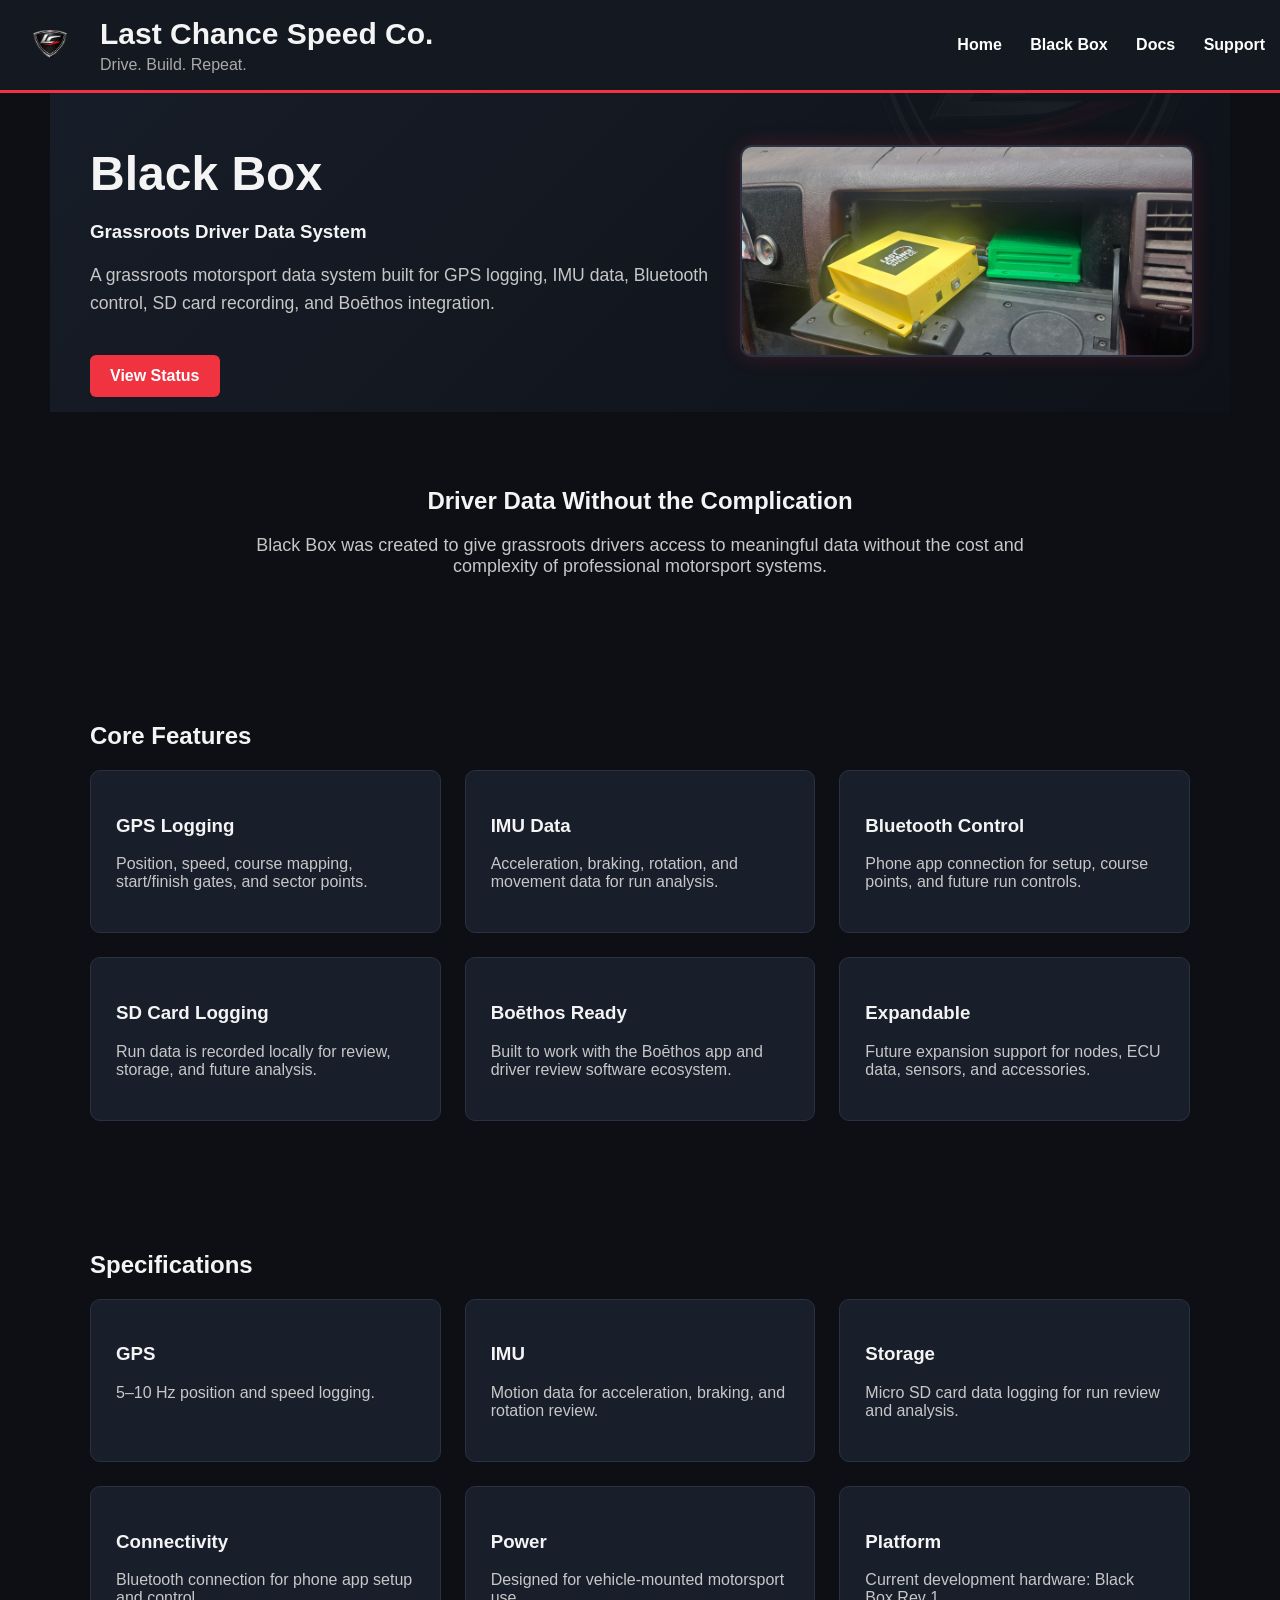
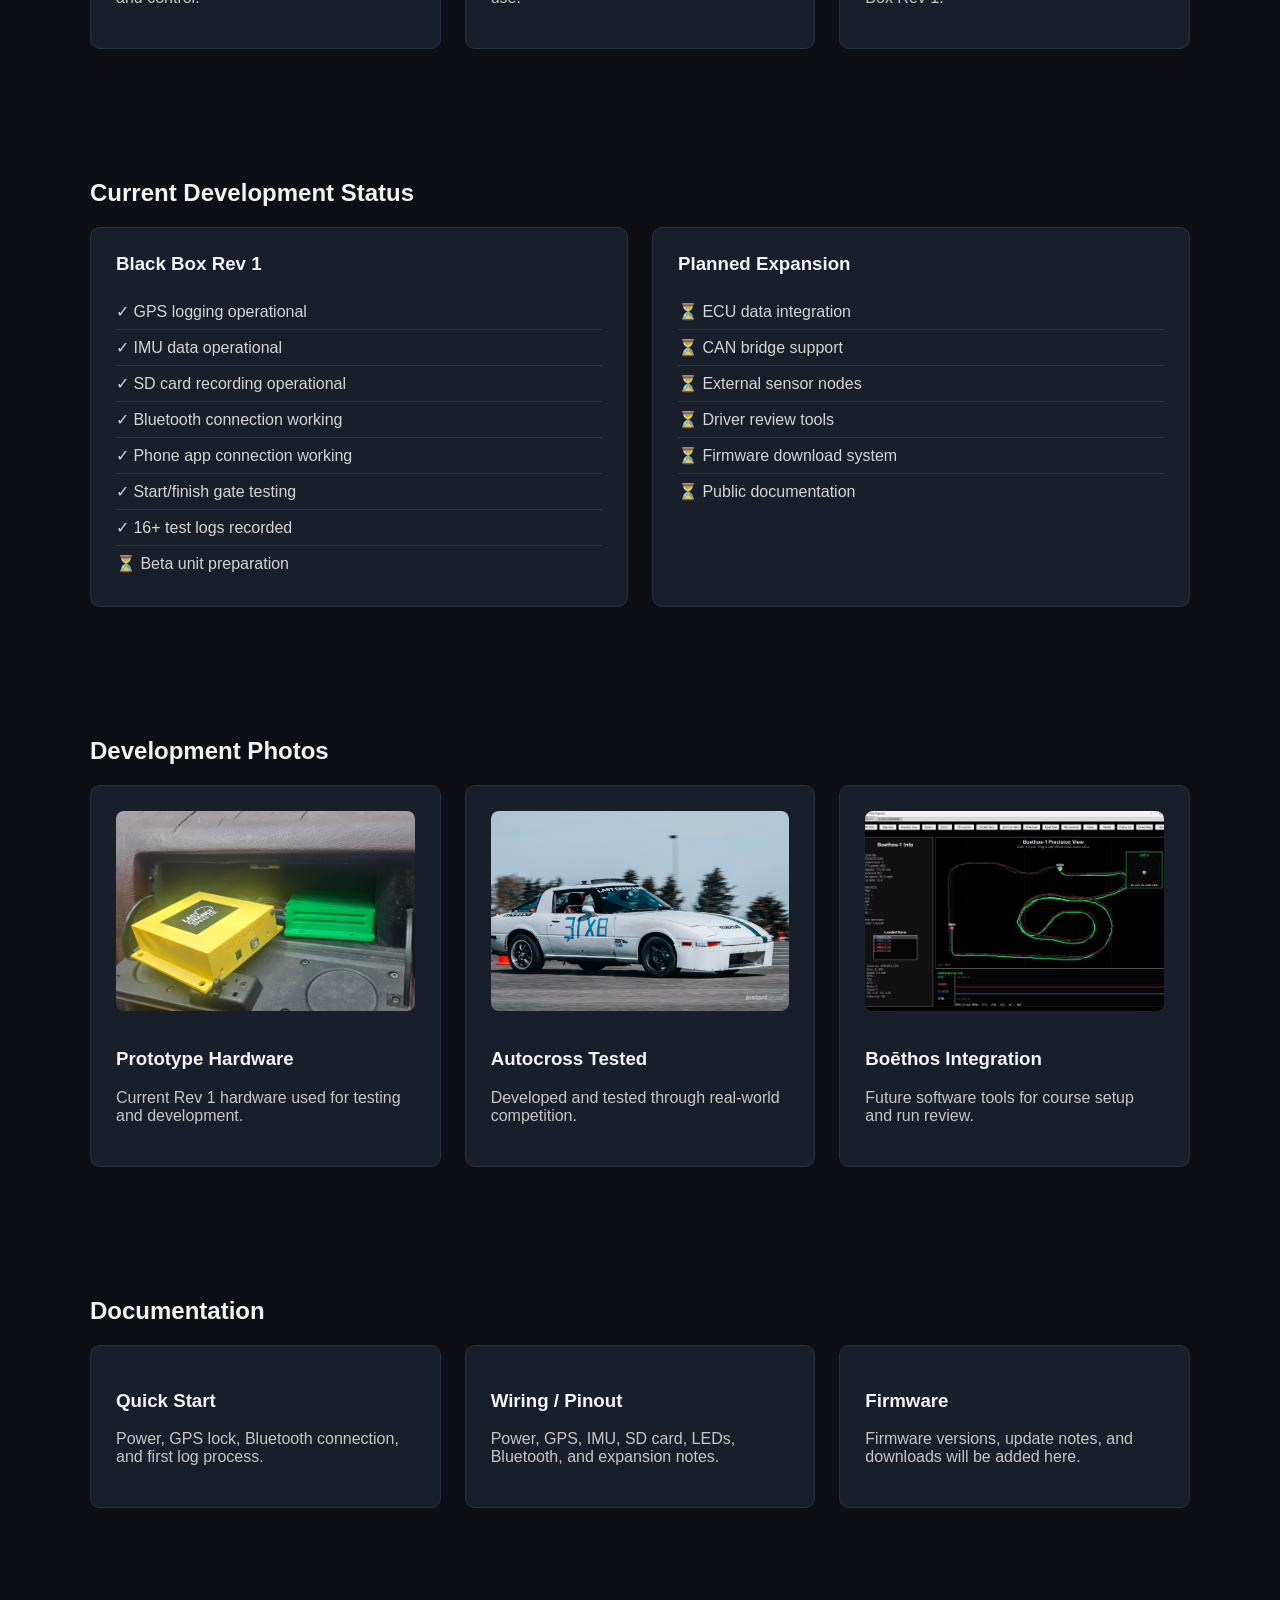
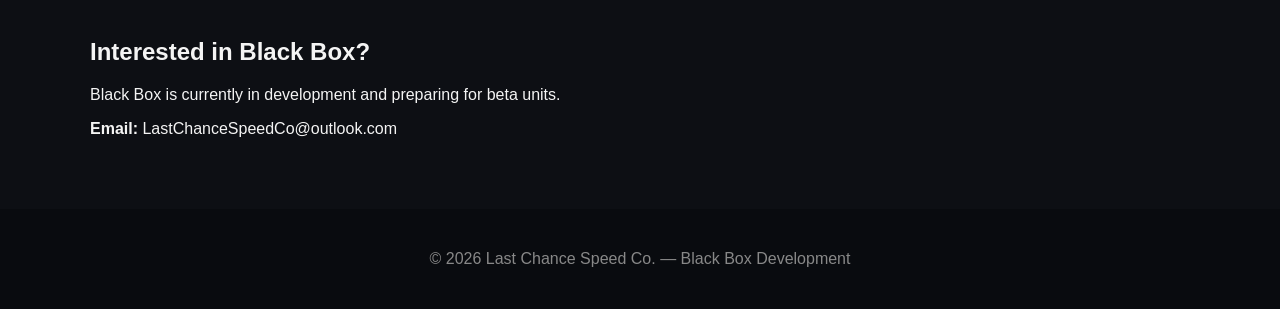
==== commit 6d5062cd: "i" ====
--- a/blackbox.html
+++ b/blackbox.html
@@ -1,323 +1,218 @@
-```html
-<!DOCTYPE html>
-<html lang="en">
-<head>
-  <meta charset="UTF-8" />
-  <meta name="viewport" content="width=device-width, initial-scale=1.0" />
-  <title>ERX-L | Last Chance Speed Co.</title>
-  <link rel="stylesheet" href="style.css" />
-</head>
-
-<body>
-
-<header>
-  <div class="logo">
-    <img src="images/lcsc-logo.png" class="header-logo" alt="LCSC Logo">
-    <div>
-      <h1>Last Chance Speed Co.</h1>
-      <p>Drive. Build. Repeat.</p>
-    </div>
-  </div>
-
-  <nav>
-    <a href="index.html">Home</a>
-    <a href="erx-l.html">ERX-L</a>
-    <a href="boethos.html">Boēthos</a>
-    <a href="docs.html">Docs</a>
-    <a href="index.html#support">Support</a>
-  </nav>
-</header>
-
-<section class="hero">
-  <div class="hero-text">
-    <h2>ERX-L</h2>
-    <h3>Battery-Powered Motorsport Data Logger</h3>
-    <p>
-      A compact grassroots motorsport logger for GPS data, IMU movement,
-      Bluetooth setup, microSD recording, and Boēthos software analysis.
-    </p>
-    <a class="button" href="#status">View Development Status</a>
-  </div>
-
-  <div class="hero-image">
-    <img src="images/erx-l.jpg" alt="ERX-L Data Logger">
-  </div>
-</section>
-
-<section class="about-intro">
-  <h2>Driver Data Without the Complication</h2>
-  <p>
-    ERX-L was created to give grassroots drivers useful data without needing
-    a professional race engineering setup. The goal is simple: record the run,
-    understand the car, and make better decisions from real information.
-  </p>
-</section>
-
-<section class="about-founder">
-  <h2>Why ERX-L Exists</h2>
-  <p>
-    Most grassroots drivers make setup changes based on feel alone. Feel matters,
-    but data helps confirm what the car actually did. ERX-L is being developed
-    around real autocross testing, real hardware limitations, and real driver needs.
-  </p>
-
-  <p>
-    It is not meant to replace the driver. It is meant to help the driver see the run
-    more clearly after the helmet comes off.
-  </p>
-</section>
-
-<section>
-  <h2>Core Features</h2>
-
-  <div class="cards">
-    <div class="card">
-      <h3>GPS Run Logging</h3>
-      <p>Position, speed, course mapping, start/finish gates, and sector points.</p>
-    </div>
-
-    <div class="card">
-      <h3>IMU Movement Data</h3>
-      <p>Acceleration, braking, rotation, and movement data for run analysis.</p>
-    </div>
-
-    <div class="card">
-      <h3>Bluetooth Setup</h3>
-      <p>Phone app connection for setup, course points, and run management.</p>
-    </div>
-
-    <div class="card">
-      <h3>microSD Recording</h3>
-      <p>Run data is recorded locally for review, storage, and future analysis.</p>
-    </div>
-
-    <div class="card">
-      <h3>Boēthos Analysis</h3>
-      <p>Built to work with the Boēthos driver review and data analysis software.</p>
-    </div>
-
-    <div class="card">
-      <h3>Battery Powered</h3>
-      <p>Internal rechargeable Li-ion power for simple installation and quick setup.</p>
-    </div>
-  </div>
-</section>
-
-<section>
-  <h2>Current Hardware</h2>
-
-  <div class="cards">
-    <div class="card">
-      <h3>Main Controller</h3>
-      <p>
-        ESP32-S3 based development platform used for ERX-L firmware and product validation.
-      </p>
-    </div>
-
-    <div class="card">
-      <h3>GPS Module</h3>
-      <p>
-        High-rate GPS receiver for position, speed, course mapping, and gate detection.
-      </p>
-    </div>
-
-    <div class="card">
-      <h3>Motion Sensor</h3>
-      <p>
-        IMU sensor package for acceleration and rotational movement data.
-      </p>
-    </div>
-
-    <div class="card">
-      <h3>Data Storage</h3>
-      <p>
-        microSD card logging with removable storage for post-run review and analysis.
-      </p>
-    </div>
-
-    <div class="card">
-      <h3>Wireless Setup</h3>
-      <p>
-        Bluetooth communication for phone app setup and course configuration.
-      </p>
-    </div>
-
-    <div class="card">
-      <h3>Internal Power</h3>
-      <p>
-        Internal rechargeable Li-ion battery designed for simple portable use.
-      </p>
-    </div>
-  </div>
-</section>
-
-<section>
-  <h2>System Specifications</h2>
-
-  <div class="cards">
-    <div class="card">
-      <h3>GPS Logging</h3>
-      <p>
-        Position, speed, heading, start gate, finish gate, and sector tracking.
-      </p>
-    </div>
-
-    <div class="card">
-      <h3>IMU Logging</h3>
-      <p>
-        Lateral acceleration, longitudinal acceleration, and rotational movement recording.
-      </p>
-    </div>
-
-    <div class="card">
-      <h3>File Format</h3>
-      <p>
-        CSV-based logging compatible with Boēthos analysis software and spreadsheet tools.
-      </p>
-    </div>
-
-    <div class="card">
-      <h3>Course Setup</h3>
-      <p>
-        Bluetooth transfer of start, finish, and sector locations from the companion phone app.
-      </p>
-    </div>
-
-    <div class="card">
-      <h3>Status Indicators</h3>
-      <p>
-        LEDs for logging state, GPS lock, Bluetooth connection, and system status.
-      </p>
-    </div>
-
-    <div class="card">
-      <h3>Simple Install</h3>
-      <p>
-        No vehicle wiring required for basic logging. Charge, mount, connect, and record.
-      </p>
-    </div>
-  </div>
-</section>
-
-<section id="status">
-  <h2>Current Development Status</h2>
-
-  <div class="status-grid">
-    <div class="status-card">
-      <h3>ERX-L Rev 1</h3>
-      <ul>
-        <li>✓ GPS logging operational</li>
-        <li>✓ IMU data operational</li>
-        <li>✓ microSD recording operational</li>
-        <li>✓ Bluetooth connection working</li>
-        <li>✓ Phone app connection working</li>
-        <li>✓ Start/finish gate testing</li>
-        <li>✓ Multiple vehicle test sessions completed</li>
-        <li>⏳ Continued field validation</li>
-      </ul>
-    </div>
-
-    <div class="status-card">
-      <h3>Product Line Roadmap</h3>
-      <ul>
-        <li>ERX-L — battery-powered logger</li>
-        <li>ERX-1 — expanded logger platform</li>
-        <li>ERX-P — professional logger platform</li>
-        <li>⏳ Boēthos software integration</li>
-        <li>⏳ Public documentation</li>
-        <li>⏳ Firmware download system</li>
-      </ul>
-    </div>
-  </div>
-</section>
-
-<section>
-  <h2>Development Roadmap</h2>
-
-  <div class="cards">
-    <div class="card">
-      <h3>ERX-L Rev 1</h3>
-      <p>
-        Prove reliable GPS, IMU, microSD logging, Bluetooth connection,
-        phone app setup, and course gate workflow.
-      </p>
-    </div>
-
-    <div class="card">
-      <h3>ERX-1</h3>
-      <p>
-        Expanded logger platform for drivers who need more system input,
-        deeper integration, and additional hardware capability.
-      </p>
-    </div>
-
-    <div class="card">
-      <h3>ERX-P</h3>
-      <p>
-        Professional logger platform planned for higher-end motorsport data,
-        expanded sensors, and deeper Boēthos integration.
-      </p>
-    </div>
-  </div>
-</section>
-
-<section>
-  <h2>Development Photos</h2>
-
-  <div class="cards">
-    <div class="card">
-      <img src="images/erx-l.jpg" alt="ERX-L prototype">
-      <h3>Prototype Hardware</h3>
-      <p>Current ERX-L hardware used for testing and development.</p>
-    </div>
-
-    <div class="card">
-      <img src="images/rx7_1.png" alt="RX-7 test car">
-      <h3>Autocross Tested</h3>
-      <p>Developed and tested through real-world competition.</p>
-    </div>
-
-    <div class="card">
-      <img src="images/boethos.jpg" alt="Boēthos software">
-      <h3>Boēthos Integration</h3>
-      <p>Software tools for course setup, run review, and data visualization.</p>
-    </div>
-  </div>
-</section>
-
-<section>
-  <h2>Documentation</h2>
-
-  <div class="cards">
-    <div class="card">
-      <h3>Quick Start</h3>
-      <p>Charging, GPS lock, Bluetooth connection, and first log process.</p>
-    </div>
-
-    <div class="card">
-      <h3>Setup Guide</h3>
-      <p>Mounting, app connection, course points, and logging workflow.</p>
-    </div>
-
-    <div class="card">
-      <h3>Firmware</h3>
-      <p>Firmware versions, update notes, and downloads will be added here.</p>
-    </div>
-  </div>
-</section>
-
-<section id="support">
-  <h2>Interested in ERX-L?</h2>
-  <p>
-    ERX-L is currently in development with local testing and validation as the next step.
-  </p>
-  <p><strong>Email:</strong> LastChanceSpeedCo@outlook.com</p>
-</section>
-
-<footer>
-  <p>© 2026 Last Chance Speed Co. — ERX-L Development</p>
-</footer>
-
-</body>
-</html>
-```
+<!DOCTYPE html>
+<html lang="en">
+<head>
+  <meta charset="UTF-8" />
+  <meta name="viewport" content="width=device-width, initial-scale=1.0" />
+  <title>Black Box | Last Chance Speed Co.</title>
+  <link rel="stylesheet" href="style.css" />
+</head>
+
+<body>
+
+<header>
+ <div class="logo">
+
+    <img src="images/lcsc-logo.png"
+         class="header-logo"
+         alt="LCSC Logo">
+
+    <div>
+        <h1>Last Chance Speed Co.</h1>
+        <p>Drive. Build. Repeat.</p>
+    </div>
+
+</div>
+
+  <nav>
+    <a href="index.html">Home</a>
+    <a href="blackbox.html">Black Box</a>
+    <a href="docs.html#docs">Docs</a>
+    <a href="index.html#support">Support</a>
+  </nav>
+</header>
+
+<section class="hero">
+  <div class="hero-text">
+    <h2>Black Box</h2>
+    <h3>Grassroots Driver Data System</h3>
+    <p>
+      A grassroots motorsport data system built for GPS logging, IMU data,
+      Bluetooth control, SD card recording, and Boēthos integration.
+    </p>
+    <a class="button" href="#status">View Status</a>
+  </div>
+
+  <div class="hero-image">
+    <img src="images/blackbox.jpg" alt="Black Box Data Logger">
+  </div>
+</section>
+
+<section class="about-intro">
+  <h2>Driver Data Without the Complication</h2>
+  <p>
+    Black Box was created to give grassroots drivers access to meaningful data
+    without the cost and complexity of professional motorsport systems.
+  </p>
+</section>
+
+<section>
+  <h2>Core Features</h2>
+
+  <div class="cards">
+    <div class="card">
+      <h3>GPS Logging</h3>
+      <p>Position, speed, course mapping, start/finish gates, and sector points.</p>
+    </div>
+
+    <div class="card">
+      <h3>IMU Data</h3>
+      <p>Acceleration, braking, rotation, and movement data for run analysis.</p>
+    </div>
+
+    <div class="card">
+      <h3>Bluetooth Control</h3>
+      <p>Phone app connection for setup, course points, and future run controls.</p>
+    </div>
+
+    <div class="card">
+      <h3>SD Card Logging</h3>
+      <p>Run data is recorded locally for review, storage, and future analysis.</p>
+    </div>
+
+    <div class="card">
+      <h3>Boēthos Ready</h3>
+      <p>Built to work with the Boēthos app and driver review software ecosystem.</p>
+    </div>
+
+    <div class="card">
+      <h3>Expandable</h3>
+      <p>Future expansion support for nodes, ECU data, sensors, and accessories.</p>
+    </div>
+  </div>
+</section>
+
+<section>
+  <h2>Specifications</h2>
+
+  <div class="cards">
+    <div class="card">
+      <h3>GPS</h3>
+      <p>5–10 Hz position and speed logging.</p>
+    </div>
+
+    <div class="card">
+      <h3>IMU</h3>
+      <p>Motion data for acceleration, braking, and rotation review.</p>
+    </div>
+
+    <div class="card">
+      <h3>Storage</h3>
+      <p>Micro SD card data logging for run review and analysis.</p>
+    </div>
+
+    <div class="card">
+      <h3>Connectivity</h3>
+      <p>Bluetooth connection for phone app setup and control.</p>
+    </div>
+
+    <div class="card">
+      <h3>Power</h3>
+      <p>Designed for vehicle-mounted motorsport use.</p>
+    </div>
+
+    <div class="card">
+      <h3>Platform</h3>
+      <p>Current development hardware: Black Box Rev 1.</p>
+    </div>
+  </div>
+</section>
+
+<section id="status">
+  <h2>Current Development Status</h2>
+
+  <div class="status-grid">
+    <div class="status-card">
+      <h3>Black Box Rev 1</h3>
+      <ul>
+        <li>✓ GPS logging operational</li>
+        <li>✓ IMU data operational</li>
+        <li>✓ SD card recording operational</li>
+        <li>✓ Bluetooth connection working</li>
+        <li>✓ Phone app connection working</li>
+        <li>✓ Start/finish gate testing</li>
+        <li>✓ 16+ test logs recorded</li>
+        <li>⏳ Beta unit preparation</li>
+      </ul>
+    </div>
+
+    <div class="status-card">
+      <h3>Planned Expansion</h3>
+      <ul>
+        <li>⏳ ECU data integration</li>
+        <li>⏳ CAN bridge support</li>
+        <li>⏳ External sensor nodes</li>
+        <li>⏳ Driver review tools</li>
+        <li>⏳ Firmware download system</li>
+        <li>⏳ Public documentation</li>
+      </ul>
+    </div>
+  </div>
+</section>
+
+<section>
+  <h2>Development Photos</h2>
+
+  <div class="cards">
+    <div class="card">
+      <img src="images/blackbox.jpg" alt="Black Box prototype">
+      <h3>Prototype Hardware</h3>
+      <p>Current Rev 1 hardware used for testing and development.</p>
+    </div>
+
+    <div class="card">
+      <img src="images/rx7_1.png" alt="RX-7 test car">
+      <h3>Autocross Tested</h3>
+      <p>Developed and tested through real-world competition.</p>
+    </div>
+
+    <div class="card">
+      <img src="images/boethos.jpg" alt="Boēthos software">
+      <h3>Boēthos Integration</h3>
+      <p>Future software tools for course setup and run review.</p>
+    </div>
+  </div>
+</section>
+
+<section>
+  <h2>Documentation</h2>
+
+  <div class="cards">
+    <div class="card">
+      <h3>Quick Start</h3>
+      <p>Power, GPS lock, Bluetooth connection, and first log process.</p>
+    </div>
+
+    <div class="card">
+      <h3>Wiring / Pinout</h3>
+      <p>Power, GPS, IMU, SD card, LEDs, Bluetooth, and expansion notes.</p>
+    </div>
+
+    <div class="card">
+      <h3>Firmware</h3>
+      <p>Firmware versions, update notes, and downloads will be added here.</p>
+    </div>
+  </div>
+</section>
+
+<section id="support">
+  <h2>Interested in Black Box?</h2>
+  <p>Black Box is currently in development and preparing for beta units.</p>
+  <p><strong>Email:</strong> LastChanceSpeedCo@outlook.com</p>
+</section>
+
+<footer>
+  <p>© 2026 Last Chance Speed Co. — Black Box Development</p>
+</footer>
+
+</body>
+</html>
--- a/style.css
+++ b/style.css
@@ -1,550 +1,587 @@
-body {
-  margin: 0;
-  font-family: Arial, sans-serif;
-  background: #0d0f14;
-  color: #f4f4f4;
-}
-
-header {
-  display: flex;
-  justify-content: space-between;
-  align-items: center;
-  background: #141821;
-  padding: 10px 15px;
-  border-bottom: 3px solid #ef3340;
-}
-
-.logo {
-  display: flex;
-  align-items: center;
-  gap: 15px;
-}
-
-.header-logo 
-    height: 70px;
-    width: auto;
-
-    filter:
-        drop-shadow(0 0 20px rgba(255,50,50,.45));
-
-    transition: transform .3s ease;
-}
-
-.header-logo:hover {
-    transform: scale(1.05);
-}
-
-
-.header-logo:hover {
-    transform: scale(1.05);
-}
-.logo h1 {
-  margin: 0;
-  font-size: 30px;
-}
-
-.logo p {
-  margin: 5px 0 0;
-  color: #aaa;
-}
-
-nav a {
-  color: white;
-  text-decoration: none;
-  margin-left: 24px;
-  font-weight: bold;
-}
-
-nav a:hover {
-  color: #ef3340;
-}
-
-.hero {
-  position: relative;
-  overflow: hidden;
-  display: flex;
-  justify-content: space-between;
-  align-items: center;
-  padding: 15px 40px;
-  background: linear-gradient(135deg, #171d28, #0e1118);
-}
-
-.hero::before {
-  content: "";
-  position: absolute;
-  width: 700px;
-  height: 700px;
-  right: -150px;
-  top: 50%;
-  transform: translateY(-50%);
-  background-image: url("images/lcsc-logo.png");
-  background-size: contain;
-  background-repeat: no-repeat;
-  opacity: .04;
-  pointer-events: none;
-  z-index: 0;
-}
-
-.hero-text,
-.hero-image {
-  position: relative;
-  z-index: 1;
-}
-
-.hero-text {
-  max-width: 650px;
-}
-
-.hero h2 {
-  font-size: 48px;
-  margin-bottom: 20px;
-}
-
-.hero p {
-  font-size: 20px;
-  color: #c7c7c7;
-}
-
-.hero-image {
-  width: 500px;
-}
-
-.hero-image img {
-  width: 100%;
-  border-radius: 12px;
-  border: 2px solid #293142;
-  box-shadow: 0 0 20px rgba(239,51,64,.2);
-}
-
-.hero-box {
-  background: #181e2a;
-  border: 1px solid #303849;
-  border-radius: 14px;
-  padding: 35px;
-  width: 300px;
-  box-shadow: 0 0 30px rgba(239, 51, 64, 0.15);
-}
-
-.button {
-  display: inline-block;
-  margin-top: 20px;
-  background: #ef3340;
-  color: white;
-  padding: 12px 20px;
-  border-radius: 6px;
-  text-decoration: none;
-  font-weight: bold;
-}
-
-.button:hover {
-  background: #ff4a55;
-}
-
-section {
-  max-width: 1100px;
-  margin: auto;
-  padding: 55px 40px;
-}
-
-.about,
-.about-intro,
-.about-founder {
-  text-align: center;
-}
-
-.about p,
-.about-intro p,
-.about-founder p {
-  max-width: 850px;
-  margin: 15px auto;
-  color: #c7c7c7;
-  font-size: 18px;
-}
-
-.about-founder {
-  background: #111722;
-  border-radius: 12px;
-}
-
-.image-placeholder {
-  height: 220px;
-  border: 2px dashed #ef3340;
-  border-radius: 14px;
-  display: flex;
-  align-items: center;
-  justify-content: center;
-  color: #aaa;
-  background: #111722;
-  text-align: center;
-  padding: 20px;
-}
-
-.cards {
-  display: grid;
-  grid-template-columns: repeat(auto-fit, minmax(260px, 1fr));
-  gap: 24px;
-}
-
-.card {
-  background: #181e2a;
-  padding: 25px;
-  border-radius: 10px;
-  border: 1px solid #293142;
-}
-
-.card.featured {
-  border-color: #ef3340;
-}
-
-.card span {
-  display: inline-block;
-  font-size: 12px;
-  color: #ddd;
-  background: #303849;
-  padding: 5px 8px;
-  border-radius: 4px;
-}
-
-.card p,
-.dev-log p {
-  color: #c7c7c7;
-}
-
-.card img {
-  width: 100%;
-  height: 200px;
-  object-fit: cover;
-  border-radius: 8px;
-  margin-bottom: 15px;
-}
-
-.dev-log {
-  background: #181e2a;
-  padding: 25px;
-  margin-bottom: 20px;
-  border-left: 4px solid #ef3340;
-  border-radius: 8px;
-}
-
-.status-grid {
-  display: grid;
-  grid-template-columns: repeat(auto-fit, minmax(300px, 1fr));
-  gap: 24px;
-}
-
-.status-card {
-  background: #181e2a;
-  padding: 25px;
-  border-radius: 10px;
-  border: 1px solid #293142;
-}
-
-.status-card h3 {
-  margin-top: 0;
-}
-
-.status-card ul {
-  list-style: none;
-  padding: 0;
-  margin: 0;
-}
-
-.status-card li {
-  padding: 8px 0;
-  color: #d5d5d5;
-  border-bottom: 1px solid #293142;
-}
-
-.status-card li:last-child {
-  border-bottom: none;
-}
-
-.video-container {
-  border-radius: 12px;
-  overflow: hidden;
-  border: 1px solid #293142;
-  box-shadow: 0 0 25px rgba(0,0,0,.35);
-}
-
-footer {
-  text-align: center;
-  background: #090b0f;
-  color: #888;
-  padding: 25px;
-}
-
-.footer-logo {
-  height: 90px;
-  width: auto;
-  margin-bottom: 15px;
-}
-
-/* =========================
-   BOETHOS SPLASH SCREEN
-   ========================= */
-
-#splash-screen {
-  position: fixed;
-  inset: 0;
-  background:
-    radial-gradient(circle at center, rgba(130,255,0,.12), transparent 35%),
-    radial-gradient(circle at center, rgba(130,255,0,.08), transparent 60%),
-    #020402;
-  display: flex;
-  align-items: center;
-  justify-content: center;
-  z-index: 9999;
-  opacity: 1;
-  transition:
-    opacity 2.5s ease-in-out,
-    visibility 2.5s ease-in-out;
-}
-
-.splash-content {
-  text-align: center;
-}
-
-.splash-content img {
-  width: 1200px;
-  max-width: 88vw;
-  border-radius: 30px;
-  filter:
-    drop-shadow(0 0 25px rgba(130,255,0,.40))
-    drop-shadow(0 0 80px rgba(130,255,0,.25))
-    drop-shadow(0 0 140px rgba(130,255,0,.15));
-  animation: boethosReveal 2.5s ease-in-out;
-}
-
-.splash-content h1,
-.splash-content p {
-  display: none;
-}
-
-.hide-splash {
-  opacity: 0;
-  visibility: hidden;
-}
-
-@keyframes boethosReveal {
-  0% {
-    opacity: 0;
-    transform: scale(.82);
-    filter:
-      blur(10px)
-      drop-shadow(0 0 10px rgba(130,255,0,.15));
-  }
-
-  45% {
-    opacity: .8;
-    transform: scale(.96);
-    filter:
-      blur(2px)
-      drop-shadow(0 0 35px rgba(130,255,0,.35));
-  }
-
-  75% {
-    opacity: 1;
-    transform: scale(1.04);
-    filter:
-      blur(0)
-      drop-shadow(0 0 65px rgba(130,255,0,.60))
-      drop-shadow(0 0 130px rgba(130,255,0,.30));
-  }
-
-  100% {
-    opacity: 1;
-    transform: scale(1);
-    filter:
-      blur(0)
-      drop-shadow(0 0 35px rgba(130,255,0,.45))
-      drop-shadow(0 0 90px rgba(130,255,0,.25));
-  }
-}
-
-/* ===========================
-   BOETHOS TRANSITION
-   =========================== */
-
-body::after {
-  content: "";
-  position: fixed;
-  inset: 0;
-  background:
-    radial-gradient(
-      circle,
-      rgba(140,255,0,.35),
-      rgba(140,255,0,.10),
-      transparent 70%
-    );
-  opacity: 0;
-  pointer-events: none;
-  transition: opacity .8s ease;
-  z-index: 9998;
-}
-
-body.boethos-transition::after {
-  opacity: 1;
-}
-
-body.boethos-transition {
-  animation: boethosFlash .9s ease;
-}
-
-@keyframes boethosFlash {
-  0% {
-    filter: brightness(1);
-  }
-
-  40% {
-    filter:
-      brightness(1.25)
-      saturate(1.4);
-  }
-
-  100% {
-    filter: brightness(1);
-  }
-}
-
-/* ===========================
-   BOETHOS PAGE STYLE
-   =========================== */
-
-.boethos-page .hero {
-  background: linear-gradient(135deg, #111a11, #081108);
-}
-
-.boethos-page .button {
-  background: #74ff4d;
-  color: #000;
-}
-
-.boethos-page .button:hover {
-  background: #95ff79;
-}
-
-/* Hero Improvements */
-
-.hero h2 {
-    font-size: 3rem;
-    line-height: 1.1;
-    margin-bottom: 20px;
-}
-
-.hero p {
-    font-size: 1.1rem;
-    line-height: 1.6;
-}
-
-.hero-buttons {
-    display: flex;
-    gap: 12px;
-    flex-wrap: wrap;
-    margin-top: 25px;
-}
-
-.button.secondary {
-    background: transparent;
-    border: 1px solid #ff3b4d;
-    color: white;
-}
-
-/* Social Sidebar */
-
-.social-sidebar {
-  position: fixed;
-  left: 20px;
-  top: 50%;
-  transform: translateY(-50%);
-
-  display: flex;
-  flex-direction: column;
-  gap: 12px;
-
-  z-index: 1000;
-}
-
-/* Social Sidebar */
-
-.social-sidebar {
-  position: fixed;
-  left: 20px;
-  top: 190px;
-
-  display: flex;
-  flex-direction: column;
-  gap: 12px;
-
-  z-index: 1000;
-}
-
-.social-sidebar a {
-  width: 150px;
-
-  display: flex;
-  align-items: center;
-  gap: 8px;
-
-  color: white;
-  text-decoration: none;
-  font-weight: bold;
-  font-size: 14px;
-
-  background: #121826;
-  border: 1px solid #ef3340;
-  border-radius: 8px;
-
-  padding: 10px 12px;
-
-  box-shadow: 0 0 15px rgba(0,0,0,.35);
-
-  transition: .2s ease;
-}
-
-.social-sidebar a:hover {
-  background: #ef3340;
-  transform: translateX(5px);
-}
-
-.social-sidebar span {
-  width: 22px;
-  text-align: center;
-}
-
-@media (max-width: 1200px) {
-  .social-sidebar {
-    display: none;
-  }
-}
-
-
-.button.secondary:hover {
-    background: #ff3b4d;
-}
-
-.hero-image img {
-    width: 100%;
-    max-width: 550px;
-}
-
-/* Force header logo size on all pages */
-
-header .header-logo {
-  width: 70px !important;
-  height: 70px !important;
-  max-width: 70px !important;
-  max-height: 70px !important;
-  object-fit: contain !important;
-}
-
-sup {
-  font-size: 0.45em;
-  vertical-align: super;
-  margin-left: 2px;
-}
-
-.trademark-line {
-  font-size: 0.75rem;
-  opacity: 0.7;
-  margin-top: 6px;
-}+body {
+  margin: 0;
+  font-family: Arial, sans-serif;
+  background: #0d0f14;
+  color: #f4f4f4;
+}
+
+header {
+  display: flex;
+  justify-content: space-between;
+  align-items: center;
+  background: #141821;
+  padding: 10px 15px;
+  border-bottom: 3px solid #ef3340;
+}
+
+.logo {
+  display: flex;
+  align-items: center;
+  gap: 15px;
+}
+
+.header-logo 
+    height: 70px;
+    width: auto;
+
+    filter:
+        drop-shadow(0 0 20px rgba(255,50,50,.45));
+
+    transition: transform .3s ease;
+}
+
+.header-logo:hover {
+    transform: scale(1.05);
+}
+
+
+.header-logo:hover {
+    transform: scale(1.05);
+}
+.logo h1 {
+  margin: 0;
+  font-size: 30px;
+}
+
+.logo p {
+  margin: 5px 0 0;
+  color: #aaa;
+}
+
+nav a {
+  color: white;
+  text-decoration: none;
+  margin-left: 24px;
+  font-weight: bold;
+}
+
+nav a:hover {
+  color: #ef3340;
+}
+
+.hero {
+  position: relative;
+  overflow: hidden;
+  display: flex;
+  justify-content: space-between;
+  align-items: center;
+  padding: 15px 40px;
+  background: linear-gradient(135deg, #171d28, #0e1118);
+}
+
+.hero::before {
+  content: "";
+  position: absolute;
+  width: 700px;
+  height: 700px;
+  right: -150px;
+  top: 50%;
+  transform: translateY(-50%);
+  background-image: url("images/lcsc-logo.png");
+  background-size: contain;
+  background-repeat: no-repeat;
+  opacity: .04;
+  pointer-events: none;
+  z-index: 0;
+}
+
+.hero-text,
+.hero-image {
+  position: relative;
+  z-index: 1;
+}
+
+.hero-text {
+  max-width: 650px;
+}
+
+.hero h2 {
+  font-size: 48px;
+  margin-bottom: 20px;
+}
+
+.hero p {
+  font-size: 20px;
+  color: #c7c7c7;
+}
+
+.hero-image {
+  width: 500px;
+}
+
+.hero-image img {
+  width: 100%;
+  border-radius: 12px;
+  border: 2px solid #293142;
+  box-shadow: 0 0 20px rgba(239,51,64,.2);
+}
+
+.hero-box {
+  background: #181e2a;
+  border: 1px solid #303849;
+  border-radius: 14px;
+  padding: 35px;
+  width: 300px;
+  box-shadow: 0 0 30px rgba(239, 51, 64, 0.15);
+}
+
+.button {
+  display: inline-block;
+  margin-top: 20px;
+  background: #ef3340;
+  color: white;
+  padding: 12px 20px;
+  border-radius: 6px;
+  text-decoration: none;
+  font-weight: bold;
+}
+
+.button:hover {
+  background: #ff4a55;
+}
+
+section {
+  max-width: 1100px;
+  margin: auto;
+  padding: 55px 40px;
+}
+
+.about,
+.about-intro,
+.about-founder {
+  text-align: center;
+}
+
+.about p,
+.about-intro p,
+.about-founder p {
+  max-width: 850px;
+  margin: 15px auto;
+  color: #c7c7c7;
+  font-size: 18px;
+}
+
+.about-founder {
+  background: #111722;
+  border-radius: 12px;
+}
+
+.image-placeholder {
+  height: 220px;
+  border: 2px dashed #ef3340;
+  border-radius: 14px;
+  display: flex;
+  align-items: center;
+  justify-content: center;
+  color: #aaa;
+  background: #111722;
+  text-align: center;
+  padding: 20px;
+}
+
+.cards {
+  display: grid;
+  grid-template-columns: repeat(auto-fit, minmax(260px, 1fr));
+  gap: 24px;
+}
+
+.card {
+  background: #181e2a;
+  padding: 25px;
+  border-radius: 10px;
+  border: 1px solid #293142;
+}
+
+.card.featured {
+  border-color: #ef3340;
+}
+
+.card span {
+  display: inline-block;
+  font-size: 12px;
+  color: #ddd;
+  background: #303849;
+  padding: 5px 8px;
+  border-radius: 4px;
+}
+
+.card p,
+.dev-log p {
+  color: #c7c7c7;
+}
+
+.card img {
+  width: 100%;
+  height: 200px;
+  object-fit: cover;
+  border-radius: 8px;
+  margin-bottom: 15px;
+}
+
+.dev-log {
+  background: #181e2a;
+  padding: 25px;
+  margin-bottom: 20px;
+  border-left: 4px solid #ef3340;
+  border-radius: 8px;
+}
+
+.status-grid {
+  display: grid;
+  grid-template-columns: repeat(auto-fit, minmax(300px, 1fr));
+  gap: 24px;
+}
+
+.status-card {
+  background: #181e2a;
+  padding: 25px;
+  border-radius: 10px;
+  border: 1px solid #293142;
+}
+
+.status-card h3 {
+  margin-top: 0;
+}
+
+.status-card ul {
+  list-style: none;
+  padding: 0;
+  margin: 0;
+}
+
+.status-card li {
+  padding: 8px 0;
+  color: #d5d5d5;
+  border-bottom: 1px solid #293142;
+}
+
+.status-card li:last-child {
+  border-bottom: none;
+}
+
+.video-container {
+  border-radius: 12px;
+  overflow: hidden;
+  border: 1px solid #293142;
+  box-shadow: 0 0 25px rgba(0,0,0,.35);
+}
+
+footer {
+  text-align: center;
+  background: #090b0f;
+  color: #888;
+  padding: 25px;
+}
+
+.footer-logo {
+  height: 90px;
+  width: auto;
+  margin-bottom: 15px;
+}
+
+/* =========================
+   BOETHOS SPLASH SCREEN
+   ========================= */
+
+#splash-screen {
+  position: fixed;
+  inset: 0;
+  background:
+    radial-gradient(circle at center, rgba(130,255,0,.12), transparent 35%),
+    radial-gradient(circle at center, rgba(130,255,0,.08), transparent 60%),
+    #020402;
+  display: flex;
+  align-items: center;
+  justify-content: center;
+  z-index: 9999;
+  opacity: 1;
+  transition:
+    opacity 2.5s ease-in-out,
+    visibility 2.5s ease-in-out;
+}
+
+.splash-content {
+  text-align: center;
+}
+
+.splash-content img {
+  width: 1200px;
+  max-width: 88vw;
+  border-radius: 30px;
+  filter:
+    drop-shadow(0 0 25px rgba(130,255,0,.40))
+    drop-shadow(0 0 80px rgba(130,255,0,.25))
+    drop-shadow(0 0 140px rgba(130,255,0,.15));
+  animation: boethosReveal 2.5s ease-in-out;
+}
+
+.splash-content h1,
+.splash-content p {
+  display: none;
+}
+
+.hide-splash {
+  opacity: 0;
+  visibility: hidden;
+}
+
+@keyframes boethosReveal {
+  0% {
+    opacity: 0;
+    transform: scale(.82);
+    filter:
+      blur(10px)
+      drop-shadow(0 0 10px rgba(130,255,0,.15));
+  }
+
+  45% {
+    opacity: .8;
+    transform: scale(.96);
+    filter:
+      blur(2px)
+      drop-shadow(0 0 35px rgba(130,255,0,.35));
+  }
+
+  75% {
+    opacity: 1;
+    transform: scale(1.04);
+    filter:
+      blur(0)
+      drop-shadow(0 0 65px rgba(130,255,0,.60))
+      drop-shadow(0 0 130px rgba(130,255,0,.30));
+  }
+
+  100% {
+    opacity: 1;
+    transform: scale(1);
+    filter:
+      blur(0)
+      drop-shadow(0 0 35px rgba(130,255,0,.45))
+      drop-shadow(0 0 90px rgba(130,255,0,.25));
+  }
+}
+
+/* ===========================
+   BOETHOS TRANSITION
+   =========================== */
+
+body::after {
+  content: "";
+  position: fixed;
+  inset: 0;
+  background:
+    radial-gradient(
+      circle,
+      rgba(140,255,0,.35),
+      rgba(140,255,0,.10),
+      transparent 70%
+    );
+  opacity: 0;
+  pointer-events: none;
+  transition: opacity .8s ease;
+  z-index: 9998;
+}
+
+body.boethos-transition::after {
+  opacity: 1;
+}
+
+body.boethos-transition {
+  animation: boethosFlash .9s ease;
+}
+
+@keyframes boethosFlash {
+  0% {
+    filter: brightness(1);
+  }
+
+  40% {
+    filter:
+      brightness(1.25)
+      saturate(1.4);
+  }
+
+  100% {
+    filter: brightness(1);
+  }
+}
+
+/* ===========================
+   BOETHOS PAGE STYLE
+   =========================== */
+
+.boethos-page .hero {
+  background: linear-gradient(135deg, #111a11, #081108);
+}
+
+.boethos-page .button {
+  background: #74ff4d;
+  color: #000;
+}
+
+.boethos-page .button:hover {
+  background: #95ff79;
+}
+
+/* Hero Improvements */
+
+.hero h2 {
+    font-size: 3rem;
+    line-height: 1.1;
+    margin-bottom: 20px;
+}
+
+.hero p {
+    font-size: 1.1rem;
+    line-height: 1.6;
+}
+
+.hero-buttons {
+    display: flex;
+    gap: 12px;
+    flex-wrap: wrap;
+    margin-top: 25px;
+}
+
+.button.secondary {
+    background: transparent;
+    border: 1px solid #ff3b4d;
+    color: white;
+}
+
+/* Social Sidebar */
+
+.social-sidebar {
+  position: fixed;
+  left: 20px;
+  top: 50%;
+  transform: translateY(-50%);
+
+  display: flex;
+  flex-direction: column;
+  gap: 12px;
+
+  z-index: 1000;
+}
+
+/* Social Sidebar */
+
+.social-sidebar {
+  position: fixed;
+  left: 20px;
+  top: 190px;
+
+  display: flex;
+  flex-direction: column;
+  gap: 12px;
+
+  z-index: 1000;
+}
+
+.social-sidebar a {
+  width: 150px;
+
+  display: flex;
+  align-items: center;
+  gap: 8px;
+
+  color: white;
+  text-decoration: none;
+  font-weight: bold;
+  font-size: 14px;
+
+  background: #121826;
+  border: 1px solid #ef3340;
+  border-radius: 8px;
+
+  padding: 10px 12px;
+
+  box-shadow: 0 0 15px rgba(0,0,0,.35);
+
+  transition: .2s ease;
+}
+
+.social-sidebar a:hover {
+  background: #ef3340;
+  transform: translateX(5px);
+}
+
+.social-sidebar span {
+  width: 22px;
+  text-align: center;
+}
+
+@media (max-width: 1200px) {
+  .social-sidebar {
+    display: none;
+  }
+}
+
+
+.button.secondary:hover {
+    background: #ff3b4d;
+}
+
+.hero-image img {
+    width: 100%;
+    max-width: 550px;
+}
+
+/* Force header logo size on all pages */
+
+header .header-logo {
+  width: 70px !important;
+  height: 70px !important;
+  max-width: 70px !important;
+  max-height: 70px !important;
+  object-fit: contain !important;
+}
+
+sup {
+  font-size: 0.45em;
+  vertical-align: super;
+  margin-left: 2px;
+}
+
+.trademark-line {
+  font-size: 0.75rem;
+  opacity: 0.7;
+  margin-top: 6px;
+}
+
+.lightbox-img {
+  cursor: pointer;
+  border-radius: 10px;
+  transition: transform 0.25s ease, box-shadow 0.25s ease;
+}
+
+.lightbox-img:hover {
+  transform: scale(1.03);
+  box-shadow: 0 12px 30px rgba(0,0,0,0.45);
+}
+
+#lightbox {
+  position: fixed;
+  inset: 0;
+  background: rgba(0,0,0,0.92);
+  display: none;
+  justify-content: center;
+  align-items: center;
+  z-index: 99999;
+}
+
+#lightbox img {
+  max-width: 92%;
+  max-height: 92%;
+  border-radius: 12px;
+}
+
+#lightbox-close {
+  position: absolute;
+  top: 25px;
+  right: 40px;
+  color: white;
+  font-size: 48px;
+  cursor: pointer;
+  font-weight: bold;
+}
